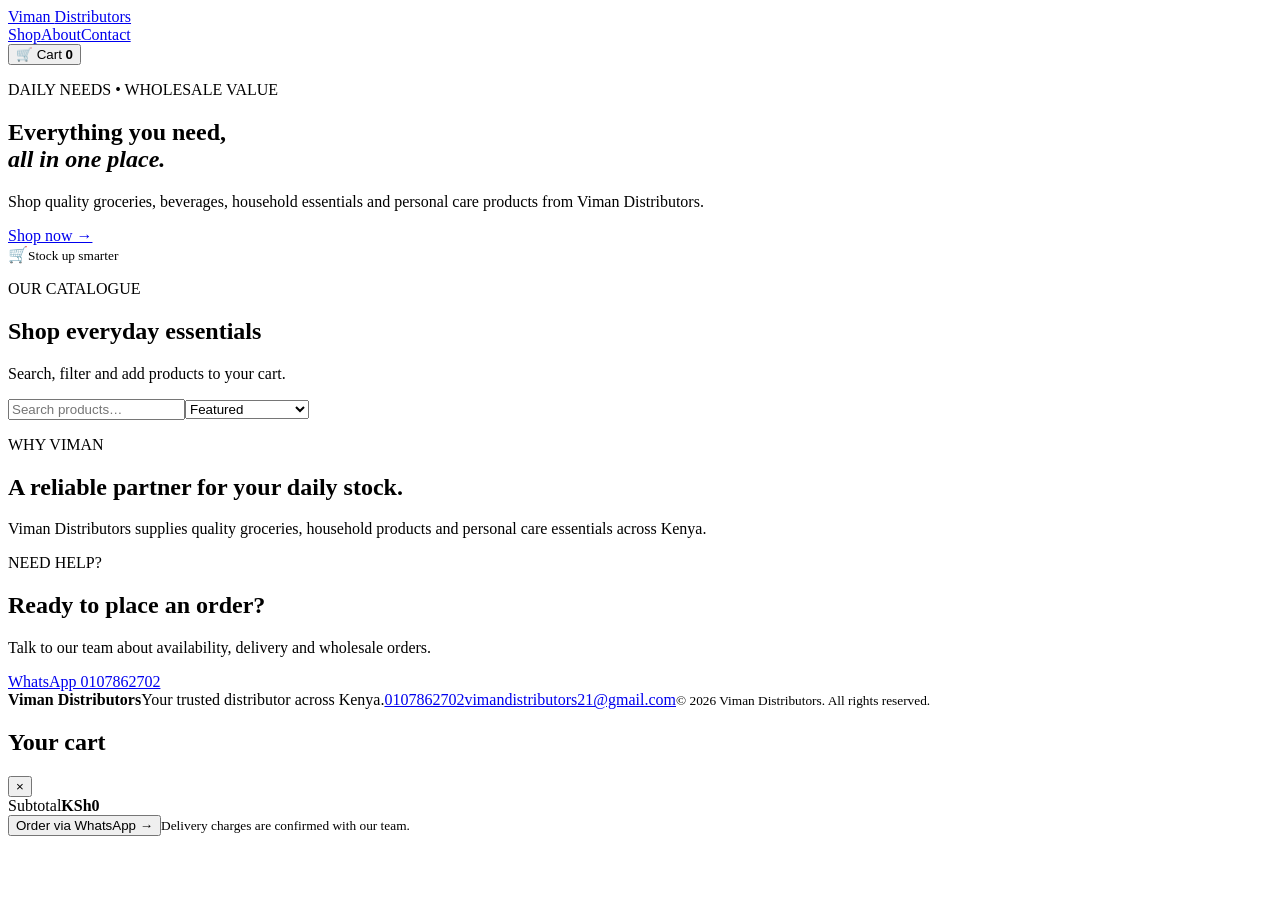
==== index.html @ 290c3aca "Add Viman storefront shell" ====
<!doctype html><html lang="en"><head><meta charset="utf-8"><meta name="viewport" content="width=device-width,initial-scale=1"><meta name="description" content="Viman Distributors — groceries, household essentials and personal care products across Kenya."><title>Viman Distributors | Shop</title><link rel="stylesheet" href="styles.css"></head><body><header class="site-header"><a class="brand" href="#">Viman <span>Distributors</span></a><nav><a href="#shop">Shop</a><a href="#about">About</a><a href="#contact">Contact</a></nav><button id="cartOpen" class="cart-btn">🛒 Cart <b id="cartCount">0</b></button></header><main><section class="hero"><div><p class="eyebrow">DAILY NEEDS • WHOLESALE VALUE</p><h1>Everything you need,<br><em>all in one place.</em></h1><p>Shop quality groceries, beverages, household essentials and personal care products from Viman Distributors.</p><a class="btn" href="#shop">Shop now →</a></div><div class="hero-art">🛒<small>Stock up smarter</small></div></section><section id="shop" class="shop"><div class="section-head"><div><p class="eyebrow">OUR CATALOGUE</p><h2>Shop everyday essentials</h2></div><p>Search, filter and add products to your cart.</p></div><div class="toolbar"><input id="search" type="search" placeholder="Search products…"><select id="sort"><option value="featured">Featured</option><option value="low">Price: low to high</option><option value="high">Price: high to low</option><option value="name">Name A–Z</option></select></div><div id="categories" class="categories"></div><div id="products" class="grid"></div><p id="empty" class="empty" hidden>No products found.</p></section><section id="about" class="about"><p class="eyebrow">WHY VIMAN</p><h2>A reliable partner for your daily stock.</h2><p>Viman Distributors supplies quality groceries, household products and personal care essentials across Kenya.</p></section><section id="contact" class="contact"><div><p class="eyebrow">NEED HELP?</p><h2>Ready to place an order?</h2><p>Talk to our team about availability, delivery and wholesale orders.</p></div><a class="btn" href="https://wa.me/254107862702?text=Hello%20Viman%20Distributors,%20I%20would%20like%20to%20place%20an%20order.">WhatsApp 0107862702</a></section></main><footer><strong>Viman Distributors</strong><span>Your trusted distributor across Kenya.</span><a href="tel:+254107862702">0107862702</a><a href="mailto:vimandistributors21@gmail.com">vimandistributors21@gmail.com</a><small>© 2026 Viman Distributors. All rights reserved.</small></footer><aside id="cart" class="drawer" aria-hidden="true"><div class="drawer-head"><h2>Your cart</h2><button id="cartClose">×</button></div><div id="cartItems"></div><div class="cart-total"><span>Subtotal</span><strong id="cartTotal">KSh0</strong></div><button id="order" class="btn full">Order via WhatsApp →</button><small>Delivery charges are confirmed with our team.</small></aside><div id="overlay" class="overlay"></div><script src="app.js"></script></body></html>
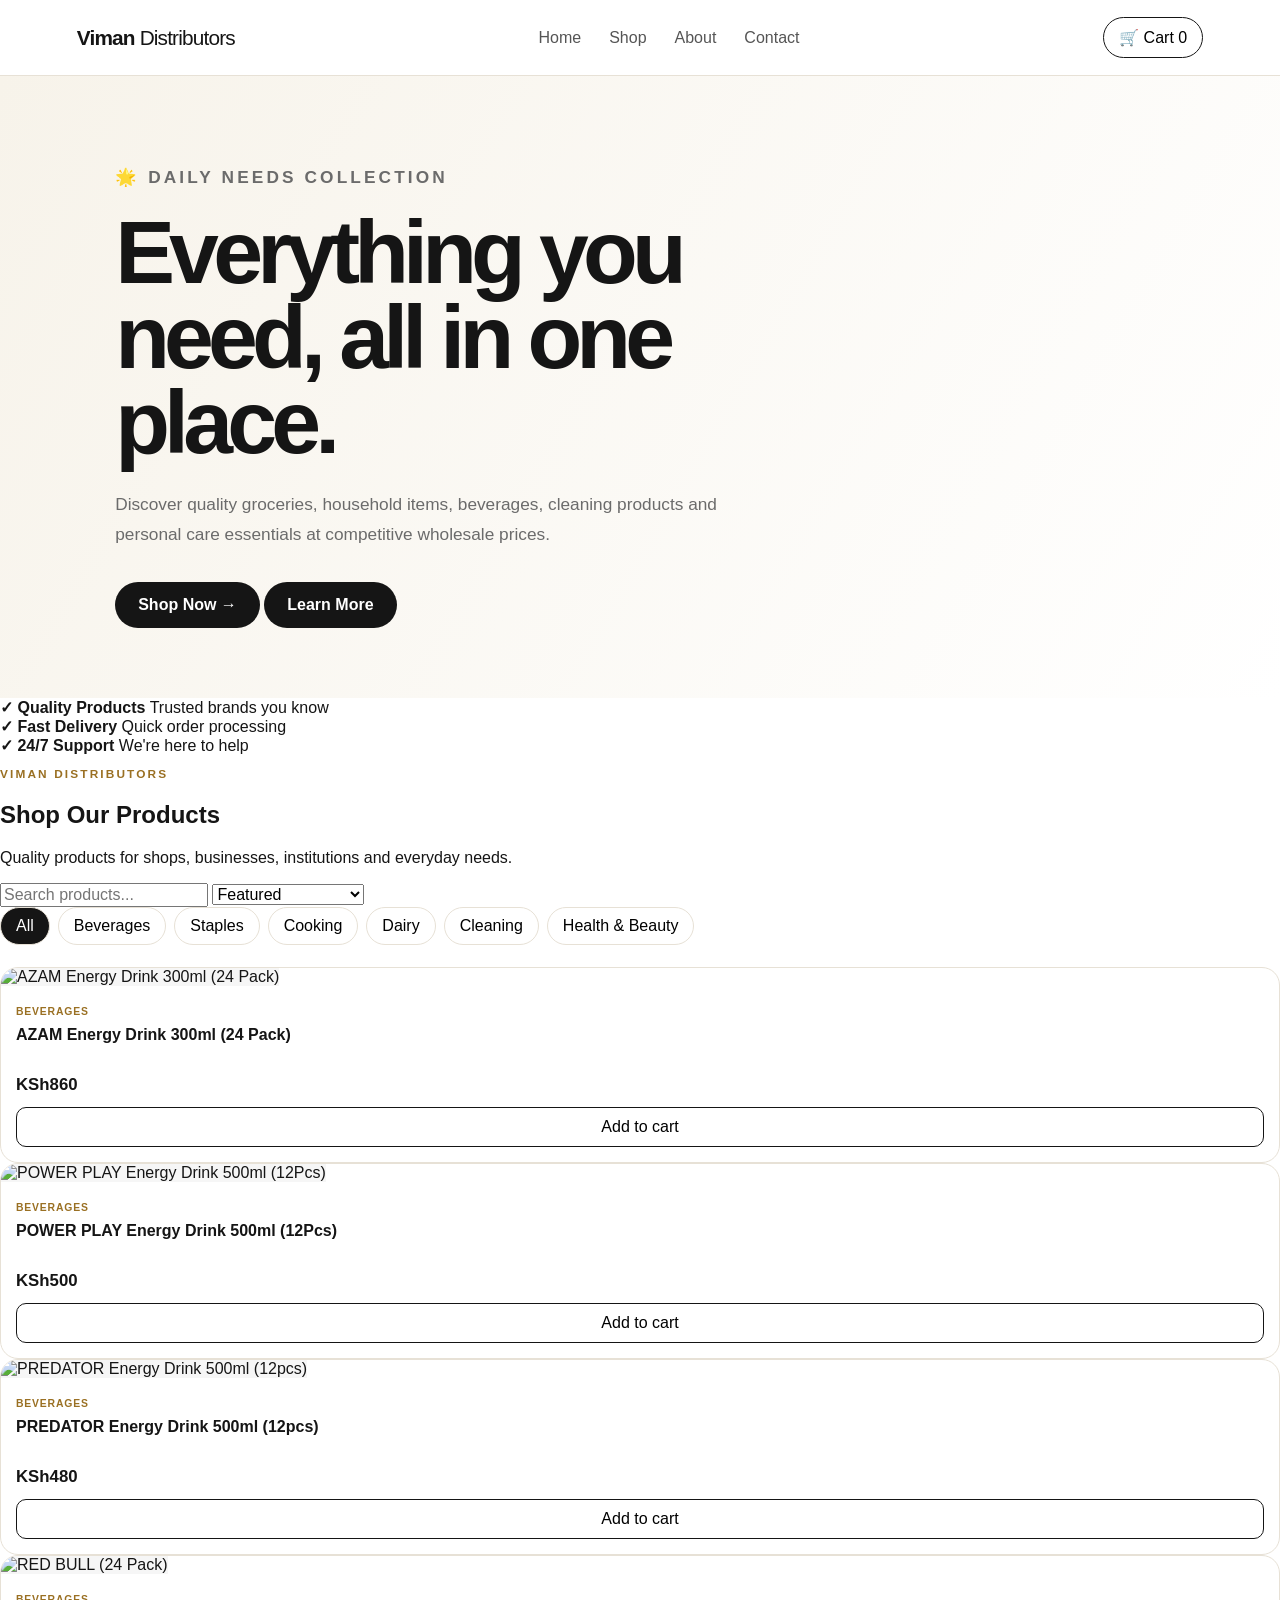
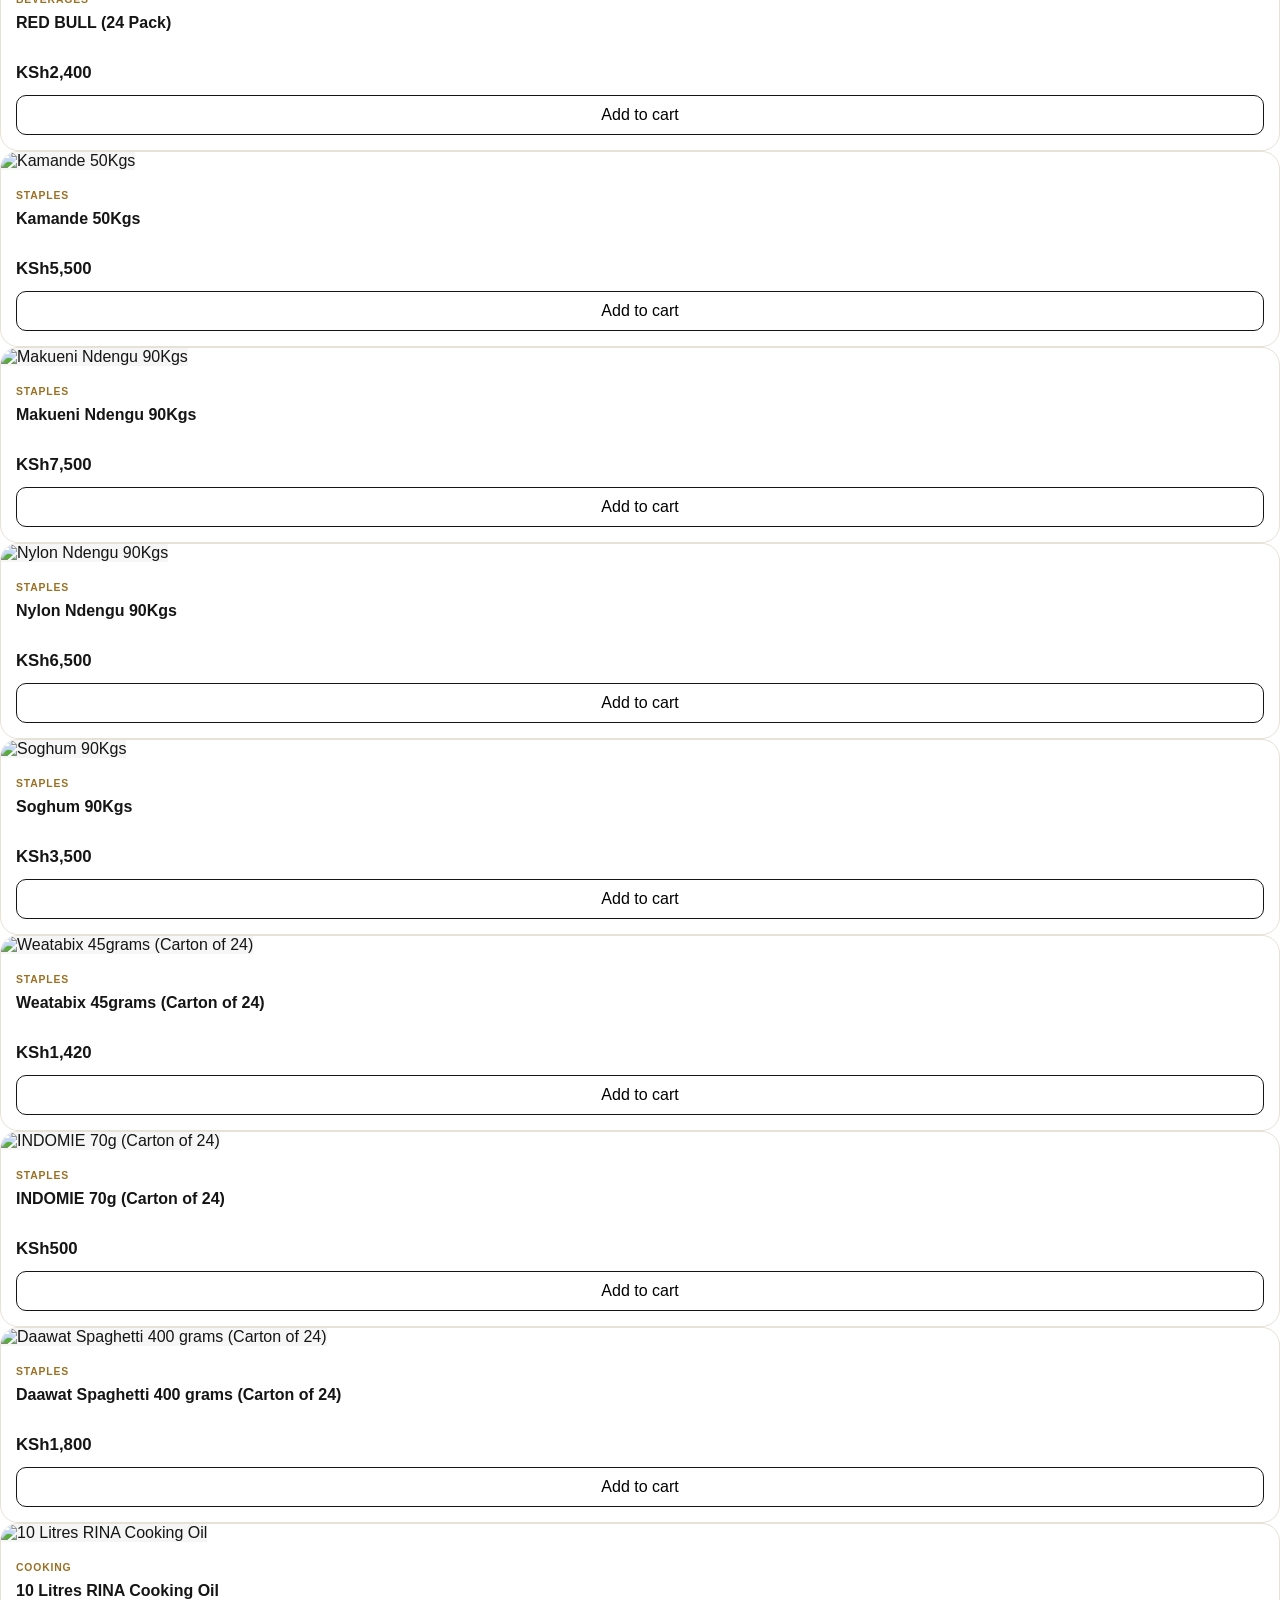
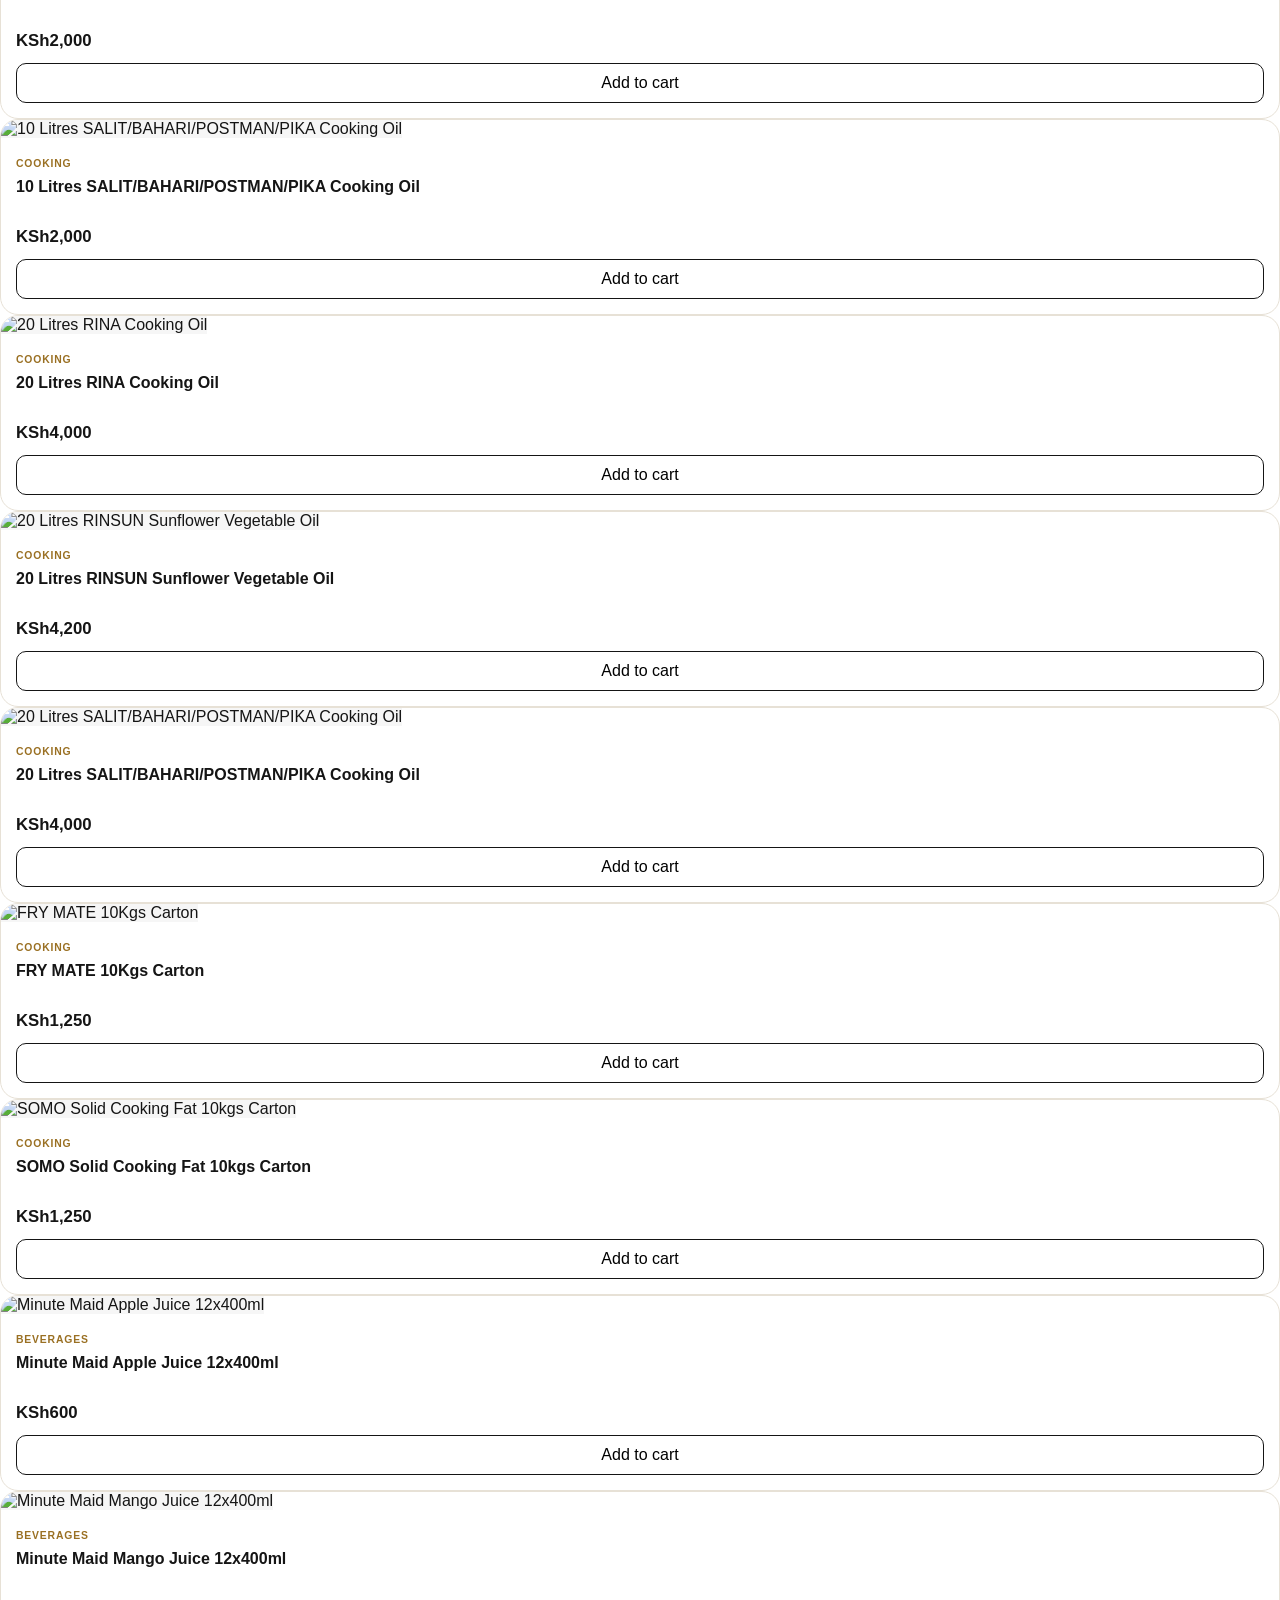
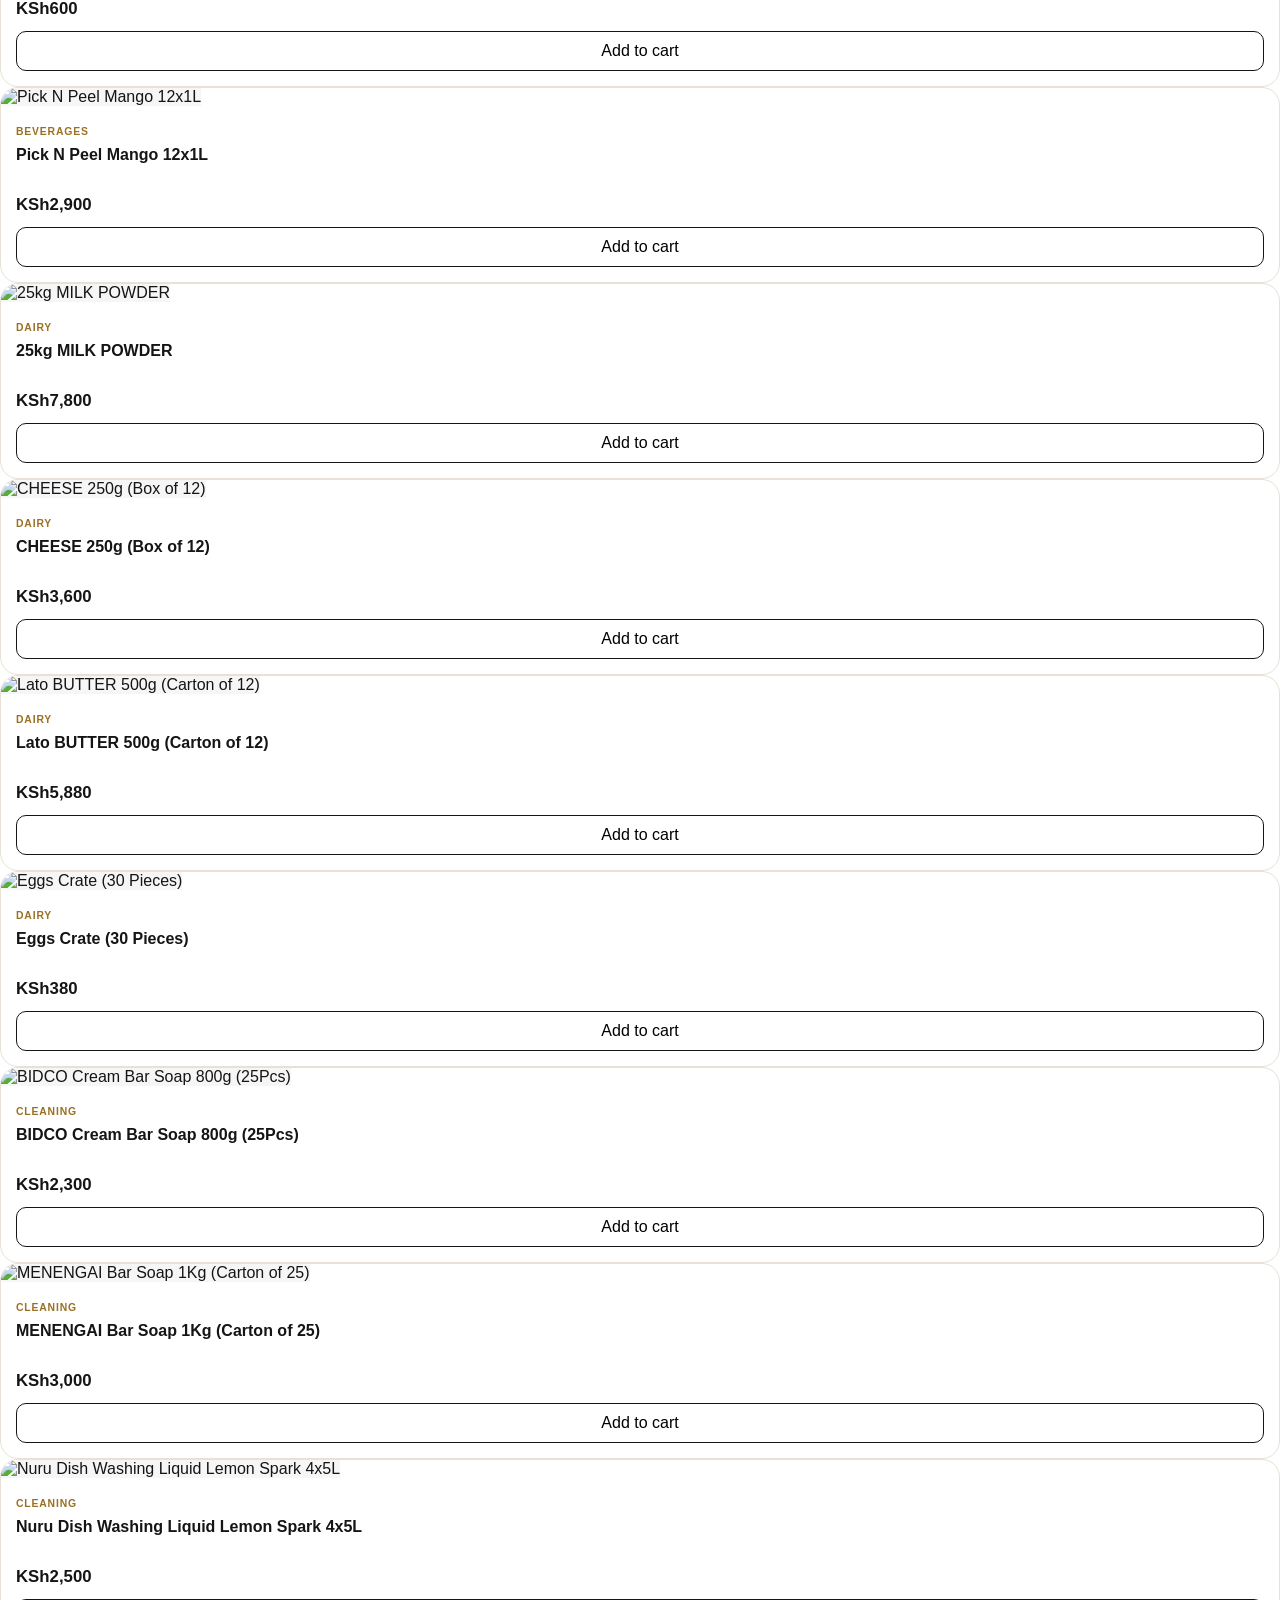
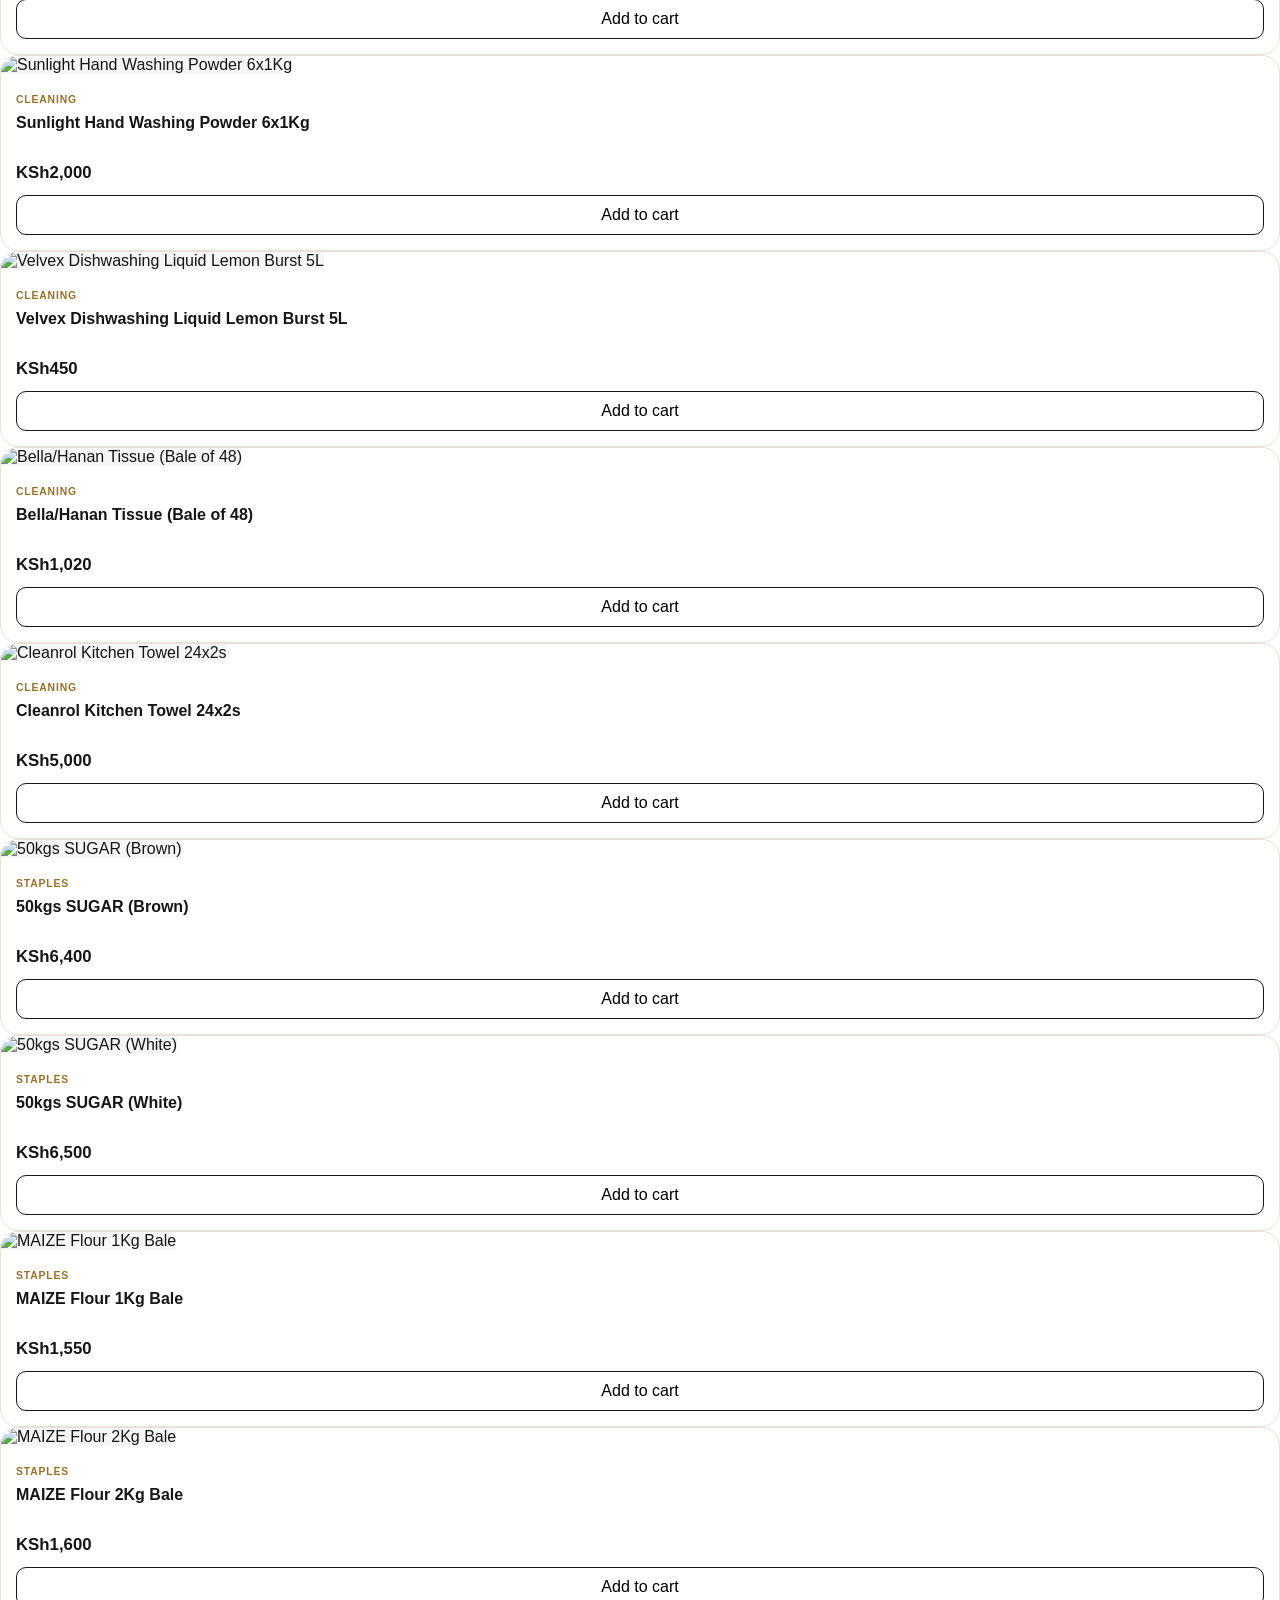
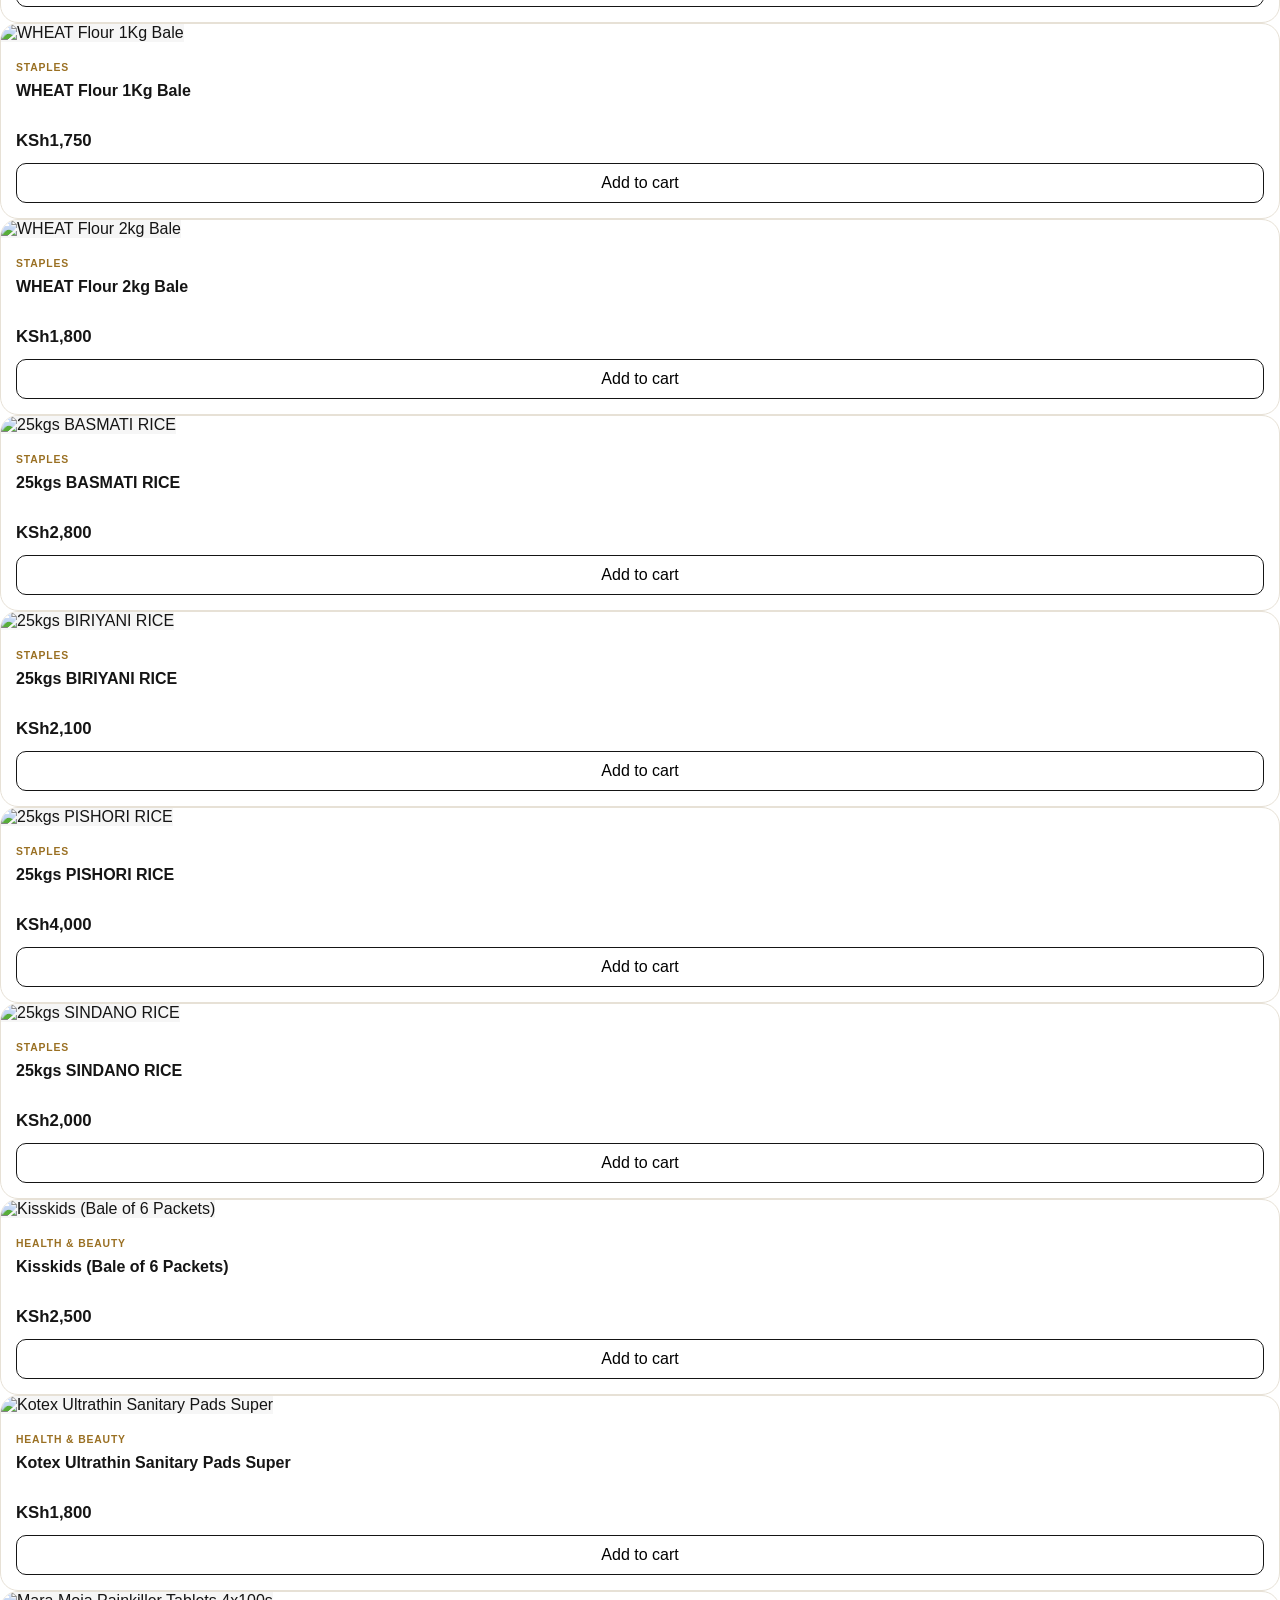
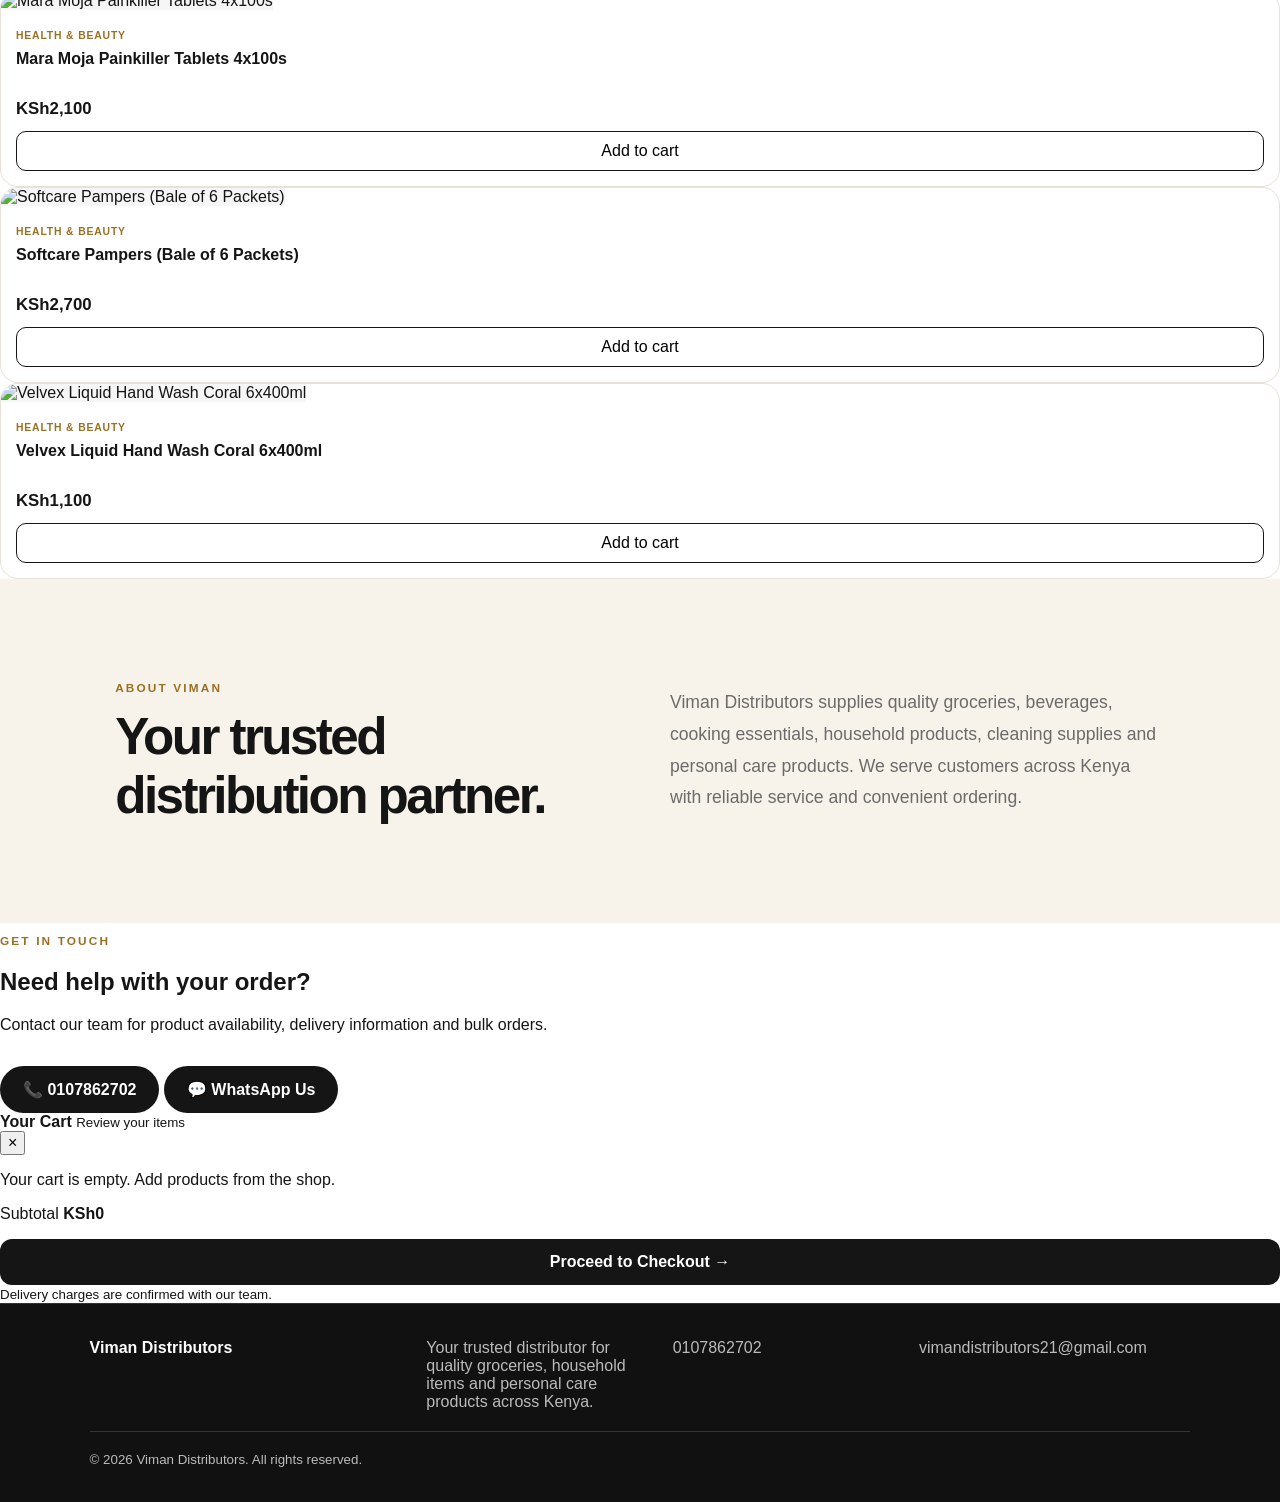
==== commit e98a46c7: "Rebuild Viman storefront homepage" ====
--- a/index.html
+++ b/index.html
@@ -1 +1,396 @@
-<!doctype html><html lang="en"><head><meta charset="utf-8"><meta name="viewport" content="width=device-width,initial-scale=1"><meta name="description" content="Viman Distributors — groceries, household essentials and personal care products across Kenya."><title>Viman Distributors | Shop</title><link rel="stylesheet" href="styles.css"></head><body><header class="site-header"><a class="brand" href="#">Viman <span>Distributors</span></a><nav><a href="#shop">Shop</a><a href="#about">About</a><a href="#contact">Contact</a></nav><button id="cartOpen" class="cart-btn">🛒 Cart <b id="cartCount">0</b></button></header><main><section class="hero"><div><p class="eyebrow">DAILY NEEDS • WHOLESALE VALUE</p><h1>Everything you need,<br><em>all in one place.</em></h1><p>Shop quality groceries, beverages, household essentials and personal care products from Viman Distributors.</p><a class="btn" href="#shop">Shop now →</a></div><div class="hero-art">🛒<small>Stock up smarter</small></div></section><section id="shop" class="shop"><div class="section-head"><div><p class="eyebrow">OUR CATALOGUE</p><h2>Shop everyday essentials</h2></div><p>Search, filter and add products to your cart.</p></div><div class="toolbar"><input id="search" type="search" placeholder="Search products…"><select id="sort"><option value="featured">Featured</option><option value="low">Price: low to high</option><option value="high">Price: high to low</option><option value="name">Name A–Z</option></select></div><div id="categories" class="categories"></div><div id="products" class="grid"></div><p id="empty" class="empty" hidden>No products found.</p></section><section id="about" class="about"><p class="eyebrow">WHY VIMAN</p><h2>A reliable partner for your daily stock.</h2><p>Viman Distributors supplies quality groceries, household products and personal care essentials across Kenya.</p></section><section id="contact" class="contact"><div><p class="eyebrow">NEED HELP?</p><h2>Ready to place an order?</h2><p>Talk to our team about availability, delivery and wholesale orders.</p></div><a class="btn" href="https://wa.me/254107862702?text=Hello%20Viman%20Distributors,%20I%20would%20like%20to%20place%20an%20order.">WhatsApp 0107862702</a></section></main><footer><strong>Viman Distributors</strong><span>Your trusted distributor across Kenya.</span><a href="tel:+254107862702">0107862702</a><a href="mailto:vimandistributors21@gmail.com">vimandistributors21@gmail.com</a><small>© 2026 Viman Distributors. All rights reserved.</small></footer><aside id="cart" class="drawer" aria-hidden="true"><div class="drawer-head"><h2>Your cart</h2><button id="cartClose">×</button></div><div id="cartItems"></div><div class="cart-total"><span>Subtotal</span><strong id="cartTotal">KSh0</strong></div><button id="order" class="btn full">Order via WhatsApp →</button><small>Delivery charges are confirmed with our team.</small></aside><div id="overlay" class="overlay"></div><script src="app.js"></script></body></html>+<!DOCTYPE html>
+<html lang="en">
+<head>
+  <meta charset="UTF-8">
+  <meta name="viewport" content="width=device-width, initial-scale=1.0">
+
+  <title>Viman Distributors | Wholesale Groceries & Household Products</title>
+
+  <meta name="description"
+        content="Viman Distributors supplies quality groceries, beverages, cooking essentials, cleaning products and personal care products across Kenya.">
+
+  <link rel="stylesheet" href="styles.css">
+</head>
+
+<body>
+
+<!-- ================= HEADER ================= -->
+
+<header class="site-header">
+
+  <a class="brand" href="index.html">
+    Viman <span>Distributors</span>
+  </a>
+
+  <nav>
+    <a href="index.html">Home</a>
+    <a href="#shop">Shop</a>
+    <a href="#about">About</a>
+    <a href="#contact">Contact</a>
+  </nav>
+
+  <button
+    id="cartOpen"
+    class="cart-btn"
+    type="button"
+  >
+    🛒 Cart
+    <span id="cartCount">0</span>
+  </button>
+
+</header>
+
+
+<!-- ================= HERO ================= -->
+
+<section class="hero">
+
+  <div class="hero-content">
+
+    <p class="eyebrow">
+      🌟 DAILY NEEDS COLLECTION
+    </p>
+
+    <h1>
+      Everything you need,
+      <span>all in one place.</span>
+    </h1>
+
+    <p>
+      Discover quality groceries, household items,
+      beverages, cleaning products and personal care
+      essentials at competitive wholesale prices.
+    </p>
+
+    <div class="hero-actions">
+
+      <a
+        class="btn"
+        href="#shop"
+      >
+        Shop Now →
+      </a>
+
+      <a
+        class="btn secondary"
+        href="#about"
+      >
+        Learn More
+      </a>
+
+    </div>
+
+  </div>
+
+</section>
+
+
+<!-- ================= BENEFITS ================= -->
+
+<section class="benefits">
+
+  <div>
+    <strong>✓ Quality Products</strong>
+    <span>Trusted brands you know</span>
+  </div>
+
+  <div>
+    <strong>✓ Fast Delivery</strong>
+    <span>Quick order processing</span>
+  </div>
+
+  <div>
+    <strong>✓ 24/7 Support</strong>
+    <span>We're here to help</span>
+  </div>
+
+</section>
+
+
+<!-- ================= SHOP ================= -->
+
+<main id="shop" class="shop-section">
+
+  <div class="section-heading">
+
+    <div>
+
+      <p class="eyebrow">
+        VIMAN DISTRIBUTORS
+      </p>
+
+      <h2>
+        Shop Our Products
+      </h2>
+
+      <p>
+        Quality products for shops, businesses,
+        institutions and everyday needs.
+      </p>
+
+    </div>
+
+  </div>
+
+
+  <!-- SEARCH / SORT -->
+
+  <div class="shop-controls">
+
+    <input
+      id="search"
+      type="search"
+      placeholder="Search products..."
+      aria-label="Search products"
+    >
+
+    <select
+      id="sort"
+      aria-label="Sort products"
+    >
+
+      <option value="featured">
+        Featured
+      </option>
+
+      <option value="low">
+        Price: Low to High
+      </option>
+
+      <option value="high">
+        Price: High to Low
+      </option>
+
+      <option value="name">
+        Name: A-Z
+      </option>
+
+    </select>
+
+  </div>
+
+
+  <!-- CATEGORIES -->
+
+  <div
+    id="categories"
+    class="categories"
+  ></div>
+
+
+  <!-- PRODUCTS -->
+
+  <div
+    id="products"
+    class="products"
+  ></div>
+
+
+  <div
+    id="empty"
+    class="empty"
+    hidden
+  >
+
+    <h3>
+      No products found
+    </h3>
+
+    <p>
+      Try another search or category.
+    </p>
+
+  </div>
+
+</main>
+
+
+<!-- ================= ABOUT ================= -->
+
+<section
+  id="about"
+  class="about"
+>
+
+  <div>
+
+    <p class="eyebrow">
+      ABOUT VIMAN
+    </p>
+
+    <h2>
+      Your trusted distribution partner.
+    </h2>
+
+  </div>
+
+  <p>
+    Viman Distributors supplies quality groceries,
+    beverages, cooking essentials, household products,
+    cleaning supplies and personal care products.
+    We serve customers across Kenya with reliable
+    service and convenient ordering.
+  </p>
+
+</section>
+
+
+<!-- ================= CONTACT ================= -->
+
+<section
+  id="contact"
+  class="contact-section"
+>
+
+  <p class="eyebrow">
+    GET IN TOUCH
+  </p>
+
+  <h2>
+    Need help with your order?
+  </h2>
+
+  <p>
+    Contact our team for product availability,
+    delivery information and bulk orders.
+  </p>
+
+  <div class="contact-actions">
+
+    <a
+      class="btn"
+      href="tel:+254107862702"
+    >
+      📞 0107862702
+    </a>
+
+    <a
+      class="btn secondary"
+      href="https://wa.me/254107862702"
+      target="_blank"
+      rel="noopener"
+    >
+      💬 WhatsApp Us
+    </a>
+
+  </div>
+
+</section>
+
+
+<!-- ================= CART ================= -->
+
+<aside
+  id="cart"
+  class="cart"
+  aria-hidden="true"
+>
+
+  <div class="cart-header">
+
+    <div>
+
+      <strong>
+        Your Cart
+      </strong>
+
+      <small>
+        Review your items
+      </small>
+
+    </div>
+
+    <button
+      id="cartClose"
+      type="button"
+      aria-label="Close cart"
+    >
+      ×
+    </button>
+
+  </div>
+
+
+  <div
+    id="cartItems"
+    class="cart-items"
+  ></div>
+
+
+  <div class="cart-footer">
+
+    <div class="cart-total-row">
+
+      <span>
+        Subtotal
+      </span>
+
+      <strong id="cartTotal">
+        KSh0
+      </strong>
+
+    </div>
+
+
+    <a
+      id="order"
+      class="btn full"
+      href="checkout.html"
+    >
+      Proceed to Checkout →
+    </a>
+
+
+    <small>
+      Delivery charges are confirmed with our team.
+    </small>
+
+  </div>
+
+</aside>
+
+
+<!-- ================= OVERLAY ================= -->
+
+<div
+  id="overlay"
+  class="overlay"
+></div>
+
+
+<!-- ================= FOOTER ================= -->
+
+<footer>
+
+  <strong>
+    Viman Distributors
+  </strong>
+
+  <span>
+    Your trusted distributor for quality groceries,
+    household items and personal care products
+    across Kenya.
+  </span>
+
+  <a href="tel:+254107862702">
+    0107862702
+  </a>
+
+  <a href="mailto:vimandistributors21@gmail.com">
+    vimandistributors21@gmail.com
+  </a>
+
+  <small>
+    © 2026 Viman Distributors.
+    All rights reserved.
+  </small>
+
+</footer>
+
+
+<!-- ================= JAVASCRIPT ================= -->
+
+<script src="app.js"></script>
+
+</body>
+</html>
--- a/styles.css
+++ b/styles.css
@@ -0,0 +1 @@
+:root{--ink:#151515;--muted:#6b6b6b;--gold:#c89b3c;--cream:#f7f3ea;--white:#fff;--line:#e7e1d6}*{box-sizing:border-box}html{scroll-behavior:smooth}body{margin:0;font-family:Inter,Arial,sans-serif;color:var(--ink);background:#fff}a{text-decoration:none;color:inherit}.site-header{height:76px;display:flex;align-items:center;justify-content:space-between;padding:0 6%;border-bottom:1px solid var(--line);position:sticky;top:0;background:#fff;z-index:20}.brand{font-size:1.3rem;font-weight:800;letter-spacing:-.04em}.brand span{font-weight:400}.site-header nav{display:flex;gap:28px;color:#555}.site-header nav a:hover{color:var(--gold)}button,input,select{font:inherit}.cart-btn{border:1px solid var(--ink);background:#fff;border-radius:999px;padding:10px 15px;cursor:pointer}.cart-btn b{background:var(--ink);color:#fff;border-radius:50%;padding:2px 7px;margin-left:5px}.hero{min-height:590px;background:linear-gradient(120deg,#f7f3ea,#fff);display:grid;grid-template-columns:1.3fr .7fr;align-items:center;padding:70px 9%;gap:50px}.eyebrow{font-size:.74rem;letter-spacing:.18em;font-weight:800;color:#9a7023}.hero h1{font-size:clamp(3rem,7vw,6rem);line-height:.95;letter-spacing:-.065em;margin:15px 0 25px}.hero h1 em{font-family:Georgia,serif;font-weight:400;color:#9d762b}.hero p{font-size:1.08rem;line-height:1.7;max-width:650px;color:var(--muted)}.btn{display:inline-flex;align-items:center;justify-content:center;background:var(--ink);color:#fff;border:0;border-radius:999px;padding:14px 23px;margin-top:16px;font-weight:700;cursor:pointer}.hero-art{min-height:330px;border-radius:35px;background:#171717;color:#d4aa4d;display:flex;flex-direction:column;align-items:center;justify-content:center;font-size:9rem;box-shadow:0 25px 70px #0002}.hero-art small{font-size:1rem;color:#fff;letter-spacing:.12em;text-transform:uppercase}.shop{padding:90px 7%}.section-head{display:flex;justify-content:space-between;gap:30px;align-items:end}.section-head h2,.about h2,.contact h2{font-size:clamp(2rem,4vw,3.5rem);letter-spacing:-.05em;margin:8px 0}.section-head>p{color:var(--muted);max-width:380px}.toolbar{display:flex;gap:12px;margin:30px 0 14px}.toolbar input,.toolbar select{border:1px solid var(--line);border-radius:12px;padding:14px;background:#fff}.toolbar input{flex:1}.categories{display:flex;gap:8px;overflow:auto;padding-bottom:22px}.categories button{white-space:nowrap;border:1px solid var(--line);background:#fff;border-radius:999px;padding:9px 15px;cursor:pointer}.categories button.active{background:var(--ink);color:#fff}.grid{display:grid;grid-template-columns:repeat(4,1fr);gap:18px}.card{border:1px solid var(--line);border-radius:18px;overflow:hidden;background:#fff;transition:.2s}.card:hover{transform:translateY(-3px);box-shadow:0 12px 30px #0000000c}.card img{width:100%;height:190px;object-fit:contain;background:#f6f6f6}.card-body{padding:15px}.card small{color:#9a7023;text-transform:uppercase;font-size:.65rem;font-weight:800;letter-spacing:.08em}.card h3{font-size:1rem;min-height:42px;margin:7px 0}.price{font-weight:800;font-size:1.05rem}.add{width:100%;border:1px solid var(--ink);background:#fff;border-radius:10px;padding:10px;margin-top:12px;cursor:pointer}.add:hover{background:var(--ink);color:#fff}.empty{text-align:center;padding:50px;color:var(--muted)}.about{background:var(--cream);padding:90px 9%;display:grid;grid-template-columns:1fr 1fr;gap:60px;align-items:center}.about>p:last-child{font-size:1.1rem;line-height:1.8;color:var(--muted)}.contact{padding:70px 9%;display:flex;justify-content:space-between;align-items:center;gap:30px;background:#171717;color:#fff}.contact .eyebrow{color:#d4aa4d}.contact p{color:#bbb;line-height:1.7}.contact .btn{background:#fff;color:#111}footer{padding:35px 7%;display:grid;grid-template-columns:1.4fr 1fr 1fr 1.2fr;gap:20px;border-top:1px solid #333;background:#111;color:#bbb}footer strong{color:#fff}footer a:hover{color:#d4aa4d}footer small{grid-column:1/-1;padding-top:20px;border-top:1px solid #333}.drawer{position:fixed;z-index:50;right:0;top:0;width:min(430px,94vw);height:100vh;background:#fff;box-shadow:-20px 0 50px #0002;padding:25px;transform:translateX(105%);transition:.25s;display:flex;flex-direction:column}.drawer.open{transform:none}.drawer-head{display:flex;justify-content:space-between;align-items:center}.drawer-head button{font-size:2rem;border:0;background:none;cursor:pointer}.drawer-item{display:grid;grid-template-columns:1fr auto;gap:10px;border-bottom:1px solid var(--line);padding:16px 0}.qty{display:flex;align-items:center;gap:8px}.qty button{border:1px solid var(--line);background:#fff;border-radius:7px;width:28px;height:28px;cursor:pointer}.cart-total{margin-top:auto;padding:20px 0;display:flex;justify-content:space-between;font-size:1.2rem}.full{width:100%;border-radius:12px}.drawer>small{color:var(--muted);padding-top:10px}.overlay{position:fixed;inset:0;background:#0008;z-index:40;display:none}.overlay.show{display:block}@media(max-width:900px){.grid{grid-template-columns:repeat(3,1fr)}.hero{grid-template-columns:1fr}.hero-art{display:none}footer{grid-template-columns:1fr 1fr}}@media(max-width:600px){.site-header{padding:0 4%}.site-header nav{display:none}.hero{padding:55px 6%}.shop{padding:60px 5%}.section-head,.contact,.about{display:block}.grid{grid-template-columns:repeat(2,1fr);gap:10px}.card img{height:145px}.card-body{padding:10px}.about{padding:60px 6%}.contact{padding:55px 6%}footer{display:flex;flex-direction:column;padding:35px 6%}.toolbar{flex-direction:column}}
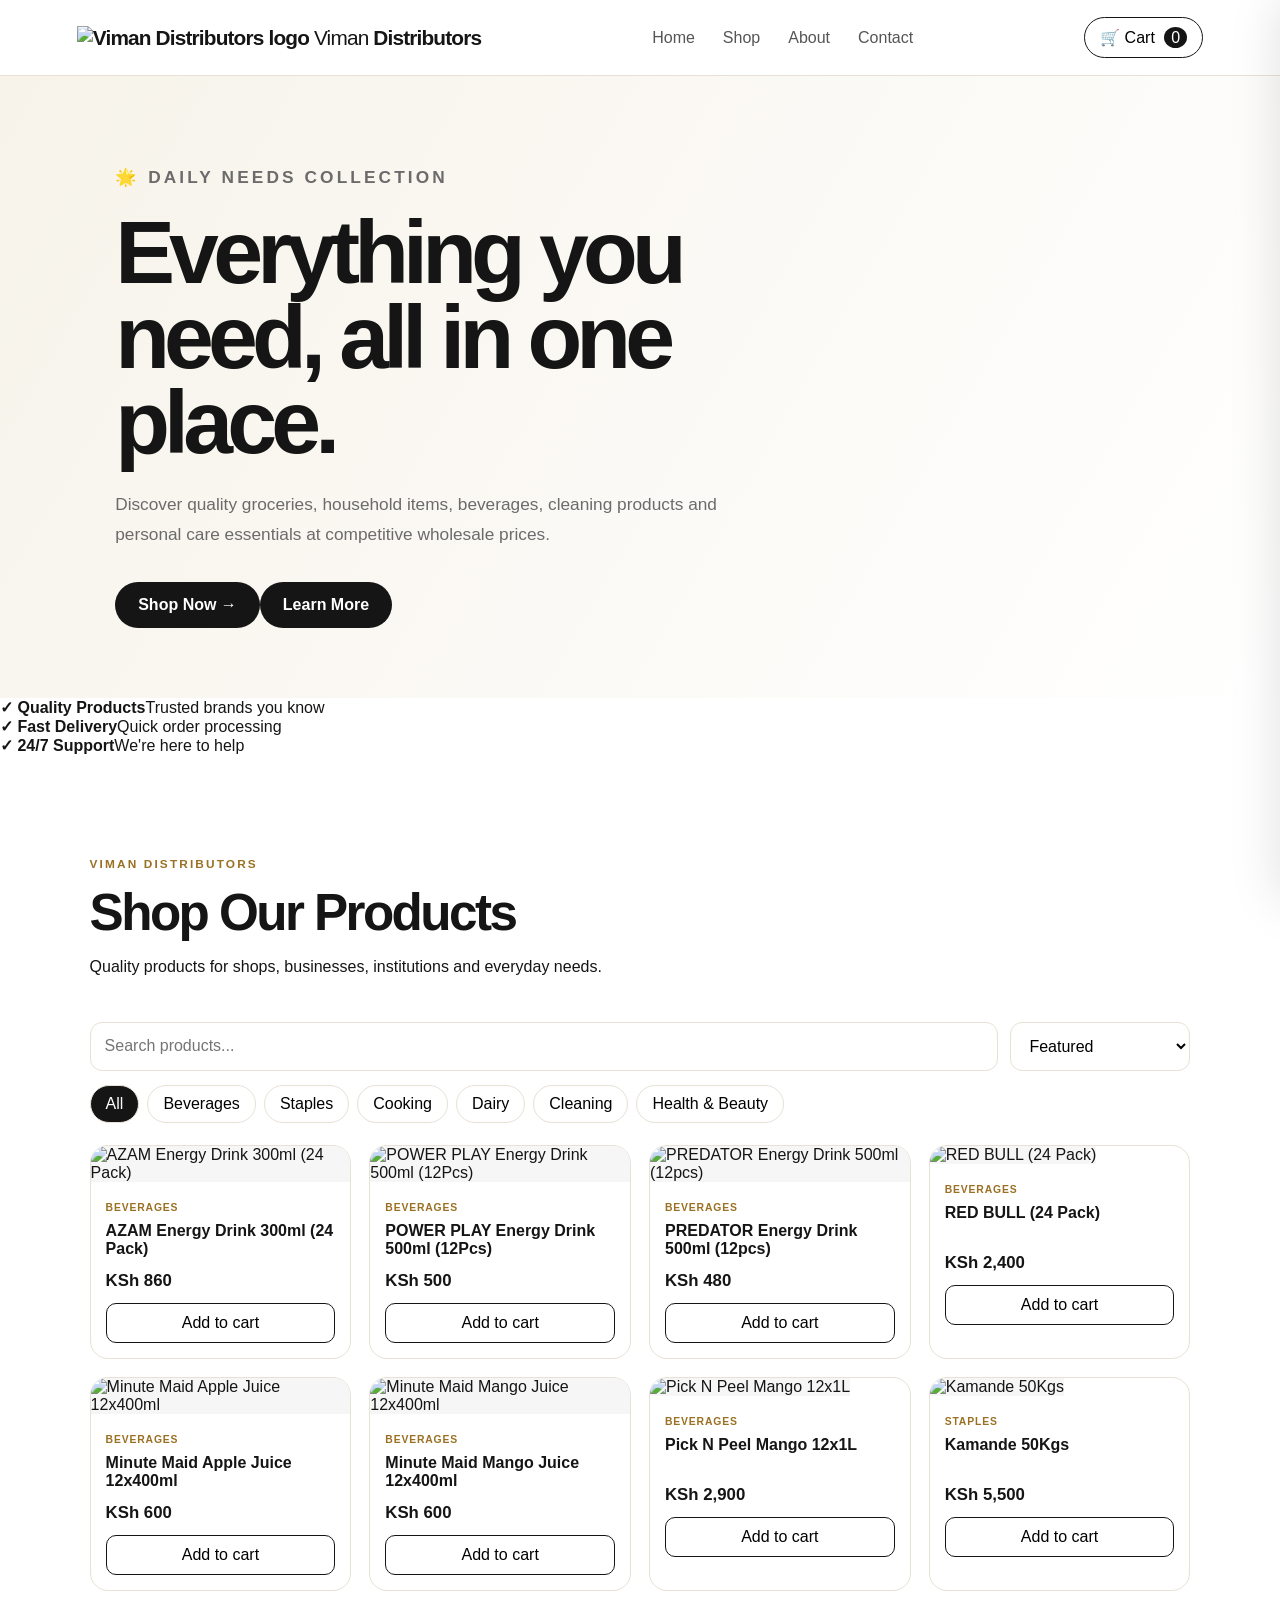
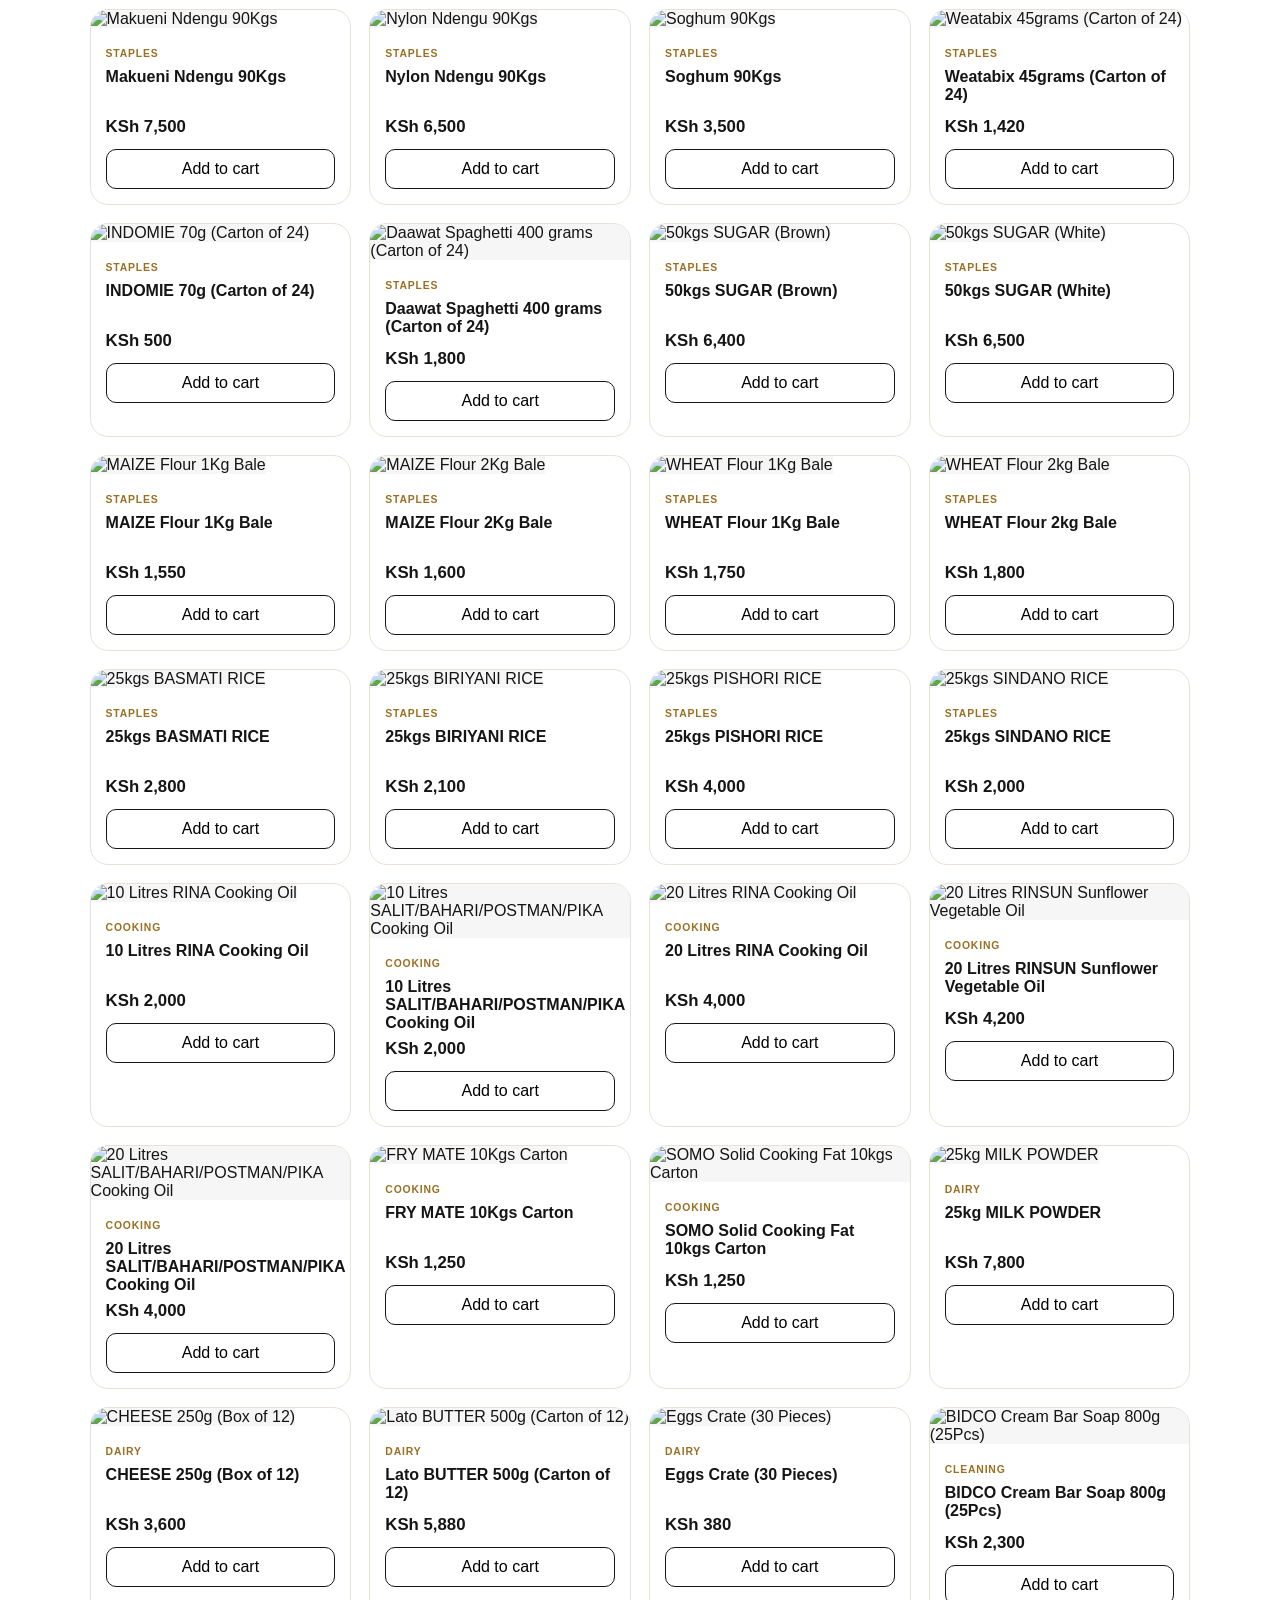
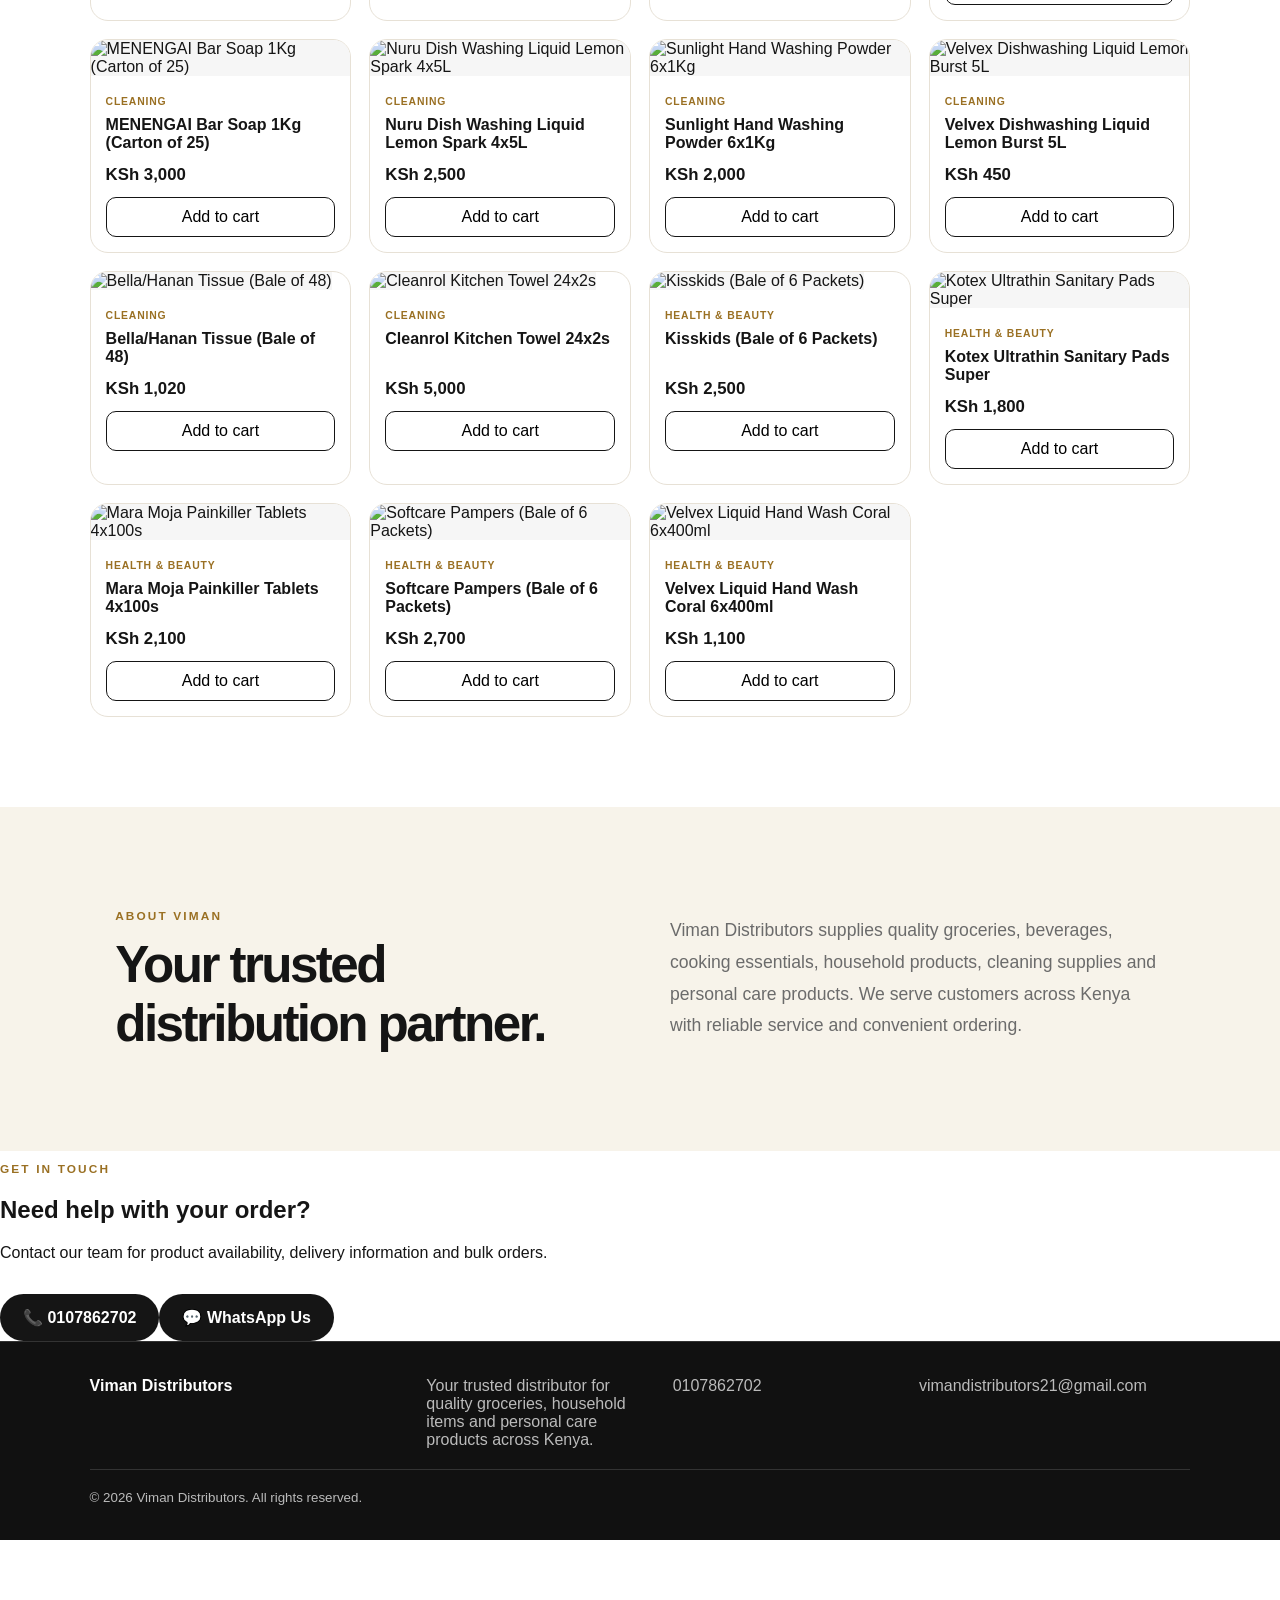
==== commit 12f934f8: "Display Viman branding logo in header" ====
--- a/index.html
+++ b/index.html
@@ -3,394 +3,30 @@
 <head>
   <meta charset="UTF-8">
   <meta name="viewport" content="width=device-width, initial-scale=1.0">
-
   <title>Viman Distributors | Wholesale Groceries & Household Products</title>
-
-  <meta name="description"
-        content="Viman Distributors supplies quality groceries, beverages, cooking essentials, cleaning products and personal care products across Kenya.">
-
+  <meta name="description" content="Viman Distributors supplies quality groceries, beverages, cooking essentials, cleaning products and personal care products across Kenya.">
+  <link rel="icon" type="image/svg+xml" href="assets/viman-logo.svg">
   <link rel="stylesheet" href="styles.css">
 </head>
-
 <body>
-
-<!-- ================= HEADER ================= -->
-
 <header class="site-header">
-
-  <a class="brand" href="index.html">
-    Viman <span>Distributors</span>
+  <a class="brand" href="index.html" aria-label="Viman Distributors home">
+    <img src="assets/viman-logo.svg" alt="Viman Distributors logo">
+    <span>Viman <b>Distributors</b></span>
   </a>
-
   <nav>
-    <a href="index.html">Home</a>
-    <a href="#shop">Shop</a>
-    <a href="#about">About</a>
-    <a href="#contact">Contact</a>
+    <a href="index.html">Home</a><a href="#shop">Shop</a><a href="#about">About</a><a href="#contact">Contact</a>
   </nav>
-
-  <button
-    id="cartOpen"
-    class="cart-btn"
-    type="button"
-  >
-    🛒 Cart
-    <span id="cartCount">0</span>
-  </button>
-
+  <button id="cartOpen" class="cart-btn" type="button">🛒 Cart <span id="cartCount">0</span></button>
 </header>
-
-
-<!-- ================= HERO ================= -->
-
-<section class="hero">
-
-  <div class="hero-content">
-
-    <p class="eyebrow">
-      🌟 DAILY NEEDS COLLECTION
-    </p>
-
-    <h1>
-      Everything you need,
-      <span>all in one place.</span>
-    </h1>
-
-    <p>
-      Discover quality groceries, household items,
-      beverages, cleaning products and personal care
-      essentials at competitive wholesale prices.
-    </p>
-
-    <div class="hero-actions">
-
-      <a
-        class="btn"
-        href="#shop"
-      >
-        Shop Now →
-      </a>
-
-      <a
-        class="btn secondary"
-        href="#about"
-      >
-        Learn More
-      </a>
-
-    </div>
-
-  </div>
-
-</section>
-
-
-<!-- ================= BENEFITS ================= -->
-
-<section class="benefits">
-
-  <div>
-    <strong>✓ Quality Products</strong>
-    <span>Trusted brands you know</span>
-  </div>
-
-  <div>
-    <strong>✓ Fast Delivery</strong>
-    <span>Quick order processing</span>
-  </div>
-
-  <div>
-    <strong>✓ 24/7 Support</strong>
-    <span>We're here to help</span>
-  </div>
-
-</section>
-
-
-<!-- ================= SHOP ================= -->
-
-<main id="shop" class="shop-section">
-
-  <div class="section-heading">
-
-    <div>
-
-      <p class="eyebrow">
-        VIMAN DISTRIBUTORS
-      </p>
-
-      <h2>
-        Shop Our Products
-      </h2>
-
-      <p>
-        Quality products for shops, businesses,
-        institutions and everyday needs.
-      </p>
-
-    </div>
-
-  </div>
-
-
-  <!-- SEARCH / SORT -->
-
-  <div class="shop-controls">
-
-    <input
-      id="search"
-      type="search"
-      placeholder="Search products..."
-      aria-label="Search products"
-    >
-
-    <select
-      id="sort"
-      aria-label="Sort products"
-    >
-
-      <option value="featured">
-        Featured
-      </option>
-
-      <option value="low">
-        Price: Low to High
-      </option>
-
-      <option value="high">
-        Price: High to Low
-      </option>
-
-      <option value="name">
-        Name: A-Z
-      </option>
-
-    </select>
-
-  </div>
-
-
-  <!-- CATEGORIES -->
-
-  <div
-    id="categories"
-    class="categories"
-  ></div>
-
-
-  <!-- PRODUCTS -->
-
-  <div
-    id="products"
-    class="products"
-  ></div>
-
-
-  <div
-    id="empty"
-    class="empty"
-    hidden
-  >
-
-    <h3>
-      No products found
-    </h3>
-
-    <p>
-      Try another search or category.
-    </p>
-
-  </div>
-
-</main>
-
-
-<!-- ================= ABOUT ================= -->
-
-<section
-  id="about"
-  class="about"
->
-
-  <div>
-
-    <p class="eyebrow">
-      ABOUT VIMAN
-    </p>
-
-    <h2>
-      Your trusted distribution partner.
-    </h2>
-
-  </div>
-
-  <p>
-    Viman Distributors supplies quality groceries,
-    beverages, cooking essentials, household products,
-    cleaning supplies and personal care products.
-    We serve customers across Kenya with reliable
-    service and convenient ordering.
-  </p>
-
-</section>
-
-
-<!-- ================= CONTACT ================= -->
-
-<section
-  id="contact"
-  class="contact-section"
->
-
-  <p class="eyebrow">
-    GET IN TOUCH
-  </p>
-
-  <h2>
-    Need help with your order?
-  </h2>
-
-  <p>
-    Contact our team for product availability,
-    delivery information and bulk orders.
-  </p>
-
-  <div class="contact-actions">
-
-    <a
-      class="btn"
-      href="tel:+254107862702"
-    >
-      📞 0107862702
-    </a>
-
-    <a
-      class="btn secondary"
-      href="https://wa.me/254107862702"
-      target="_blank"
-      rel="noopener"
-    >
-      💬 WhatsApp Us
-    </a>
-
-  </div>
-
-</section>
-
-
-<!-- ================= CART ================= -->
-
-<aside
-  id="cart"
-  class="cart"
-  aria-hidden="true"
->
-
-  <div class="cart-header">
-
-    <div>
-
-      <strong>
-        Your Cart
-      </strong>
-
-      <small>
-        Review your items
-      </small>
-
-    </div>
-
-    <button
-      id="cartClose"
-      type="button"
-      aria-label="Close cart"
-    >
-      ×
-    </button>
-
-  </div>
-
-
-  <div
-    id="cartItems"
-    class="cart-items"
-  ></div>
-
-
-  <div class="cart-footer">
-
-    <div class="cart-total-row">
-
-      <span>
-        Subtotal
-      </span>
-
-      <strong id="cartTotal">
-        KSh0
-      </strong>
-
-    </div>
-
-
-    <a
-      id="order"
-      class="btn full"
-      href="checkout.html"
-    >
-      Proceed to Checkout →
-    </a>
-
-
-    <small>
-      Delivery charges are confirmed with our team.
-    </small>
-
-  </div>
-
-</aside>
-
-
-<!-- ================= OVERLAY ================= -->
-
-<div
-  id="overlay"
-  class="overlay"
-></div>
-
-
-<!-- ================= FOOTER ================= -->
-
-<footer>
-
-  <strong>
-    Viman Distributors
-  </strong>
-
-  <span>
-    Your trusted distributor for quality groceries,
-    household items and personal care products
-    across Kenya.
-  </span>
-
-  <a href="tel:+254107862702">
-    0107862702
-  </a>
-
-  <a href="mailto:vimandistributors21@gmail.com">
-    vimandistributors21@gmail.com
-  </a>
-
-  <small>
-    © 2026 Viman Distributors.
-    All rights reserved.
-  </small>
-
-</footer>
-
-
-<!-- ================= JAVASCRIPT ================= -->
-
+<section class="hero"><div class="hero-content"><p class="eyebrow">🌟 DAILY NEEDS COLLECTION</p><h1>Everything you need, <span>all in one place.</span></h1><p>Discover quality groceries, household items, beverages, cleaning products and personal care essentials at competitive wholesale prices.</p><div class="hero-actions"><a class="btn" href="#shop">Shop Now →</a><a class="btn secondary" href="#about">Learn More</a></div></div></section>
+<section class="benefits"><div><strong>✓ Quality Products</strong><span>Trusted brands you know</span></div><div><strong>✓ Fast Delivery</strong><span>Quick order processing</span></div><div><strong>✓ 24/7 Support</strong><span>We're here to help</span></div></section>
+<main id="shop" class="shop-section"><div class="section-heading"><div><p class="eyebrow">VIMAN DISTRIBUTORS</p><h2>Shop Our Products</h2><p>Quality products for shops, businesses, institutions and everyday needs.</p></div></div><div class="shop-controls"><input id="search" type="search" placeholder="Search products..." aria-label="Search products"><select id="sort" aria-label="Sort products"><option value="featured">Featured</option><option value="low">Price: Low to High</option><option value="high">Price: High to Low</option><option value="name">Name: A-Z</option></select></div><div id="categories" class="categories"></div><div id="products" class="products"></div><div id="empty" class="empty" hidden><h3>No products found</h3><p>Try another search or category.</p></div></main>
+<section id="about" class="about"><div><p class="eyebrow">ABOUT VIMAN</p><h2>Your trusted distribution partner.</h2></div><p>Viman Distributors supplies quality groceries, beverages, cooking essentials, household products, cleaning supplies and personal care products. We serve customers across Kenya with reliable service and convenient ordering.</p></section>
+<section id="contact" class="contact-section"><p class="eyebrow">GET IN TOUCH</p><h2>Need help with your order?</h2><p>Contact our team for product availability, delivery information and bulk orders.</p><div class="contact-actions"><a class="btn" href="tel:+254107862702">📞 0107862702</a><a class="btn secondary" href="https://wa.me/254107862702" target="_blank" rel="noopener">💬 WhatsApp Us</a></div></section>
+<aside id="cart" class="cart" aria-hidden="true"><div class="cart-header"><div><strong>Your Cart</strong><small>Review your items</small></div><button id="cartClose" type="button" aria-label="Close cart">×</button></div><div id="cartItems" class="cart-items"></div><div class="cart-footer"><div class="cart-total-row"><span>Subtotal</span><strong id="cartTotal">KSh0</strong></div><a id="order" class="btn full" href="checkout.html">Proceed to Checkout →</a><small>Delivery charges are confirmed with our team.</small></div></aside>
+<div id="overlay" class="overlay"></div>
+<footer><strong>Viman Distributors</strong><span>Your trusted distributor for quality groceries, household items and personal care products across Kenya.</span><a href="tel:+254107862702">0107862702</a><a href="mailto:vimandistributors21@gmail.com">vimandistributors21@gmail.com</a><small>© 2026 Viman Distributors. All rights reserved.</small></footer>
 <script src="app.js"></script>
-
 </body>
-</html>
+</html>
--- a/styles.css
+++ b/styles.css
@@ -1 +1,7 @@
-:root{--ink:#151515;--muted:#6b6b6b;--gold:#c89b3c;--cream:#f7f3ea;--white:#fff;--line:#e7e1d6}*{box-sizing:border-box}html{scroll-behavior:smooth}body{margin:0;font-family:Inter,Arial,sans-serif;color:var(--ink);background:#fff}a{text-decoration:none;color:inherit}.site-header{height:76px;display:flex;align-items:center;justify-content:space-between;padding:0 6%;border-bottom:1px solid var(--line);position:sticky;top:0;background:#fff;z-index:20}.brand{font-size:1.3rem;font-weight:800;letter-spacing:-.04em}.brand span{font-weight:400}.site-header nav{display:flex;gap:28px;color:#555}.site-header nav a:hover{color:var(--gold)}button,input,select{font:inherit}.cart-btn{border:1px solid var(--ink);background:#fff;border-radius:999px;padding:10px 15px;cursor:pointer}.cart-btn b{background:var(--ink);color:#fff;border-radius:50%;padding:2px 7px;margin-left:5px}.hero{min-height:590px;background:linear-gradient(120deg,#f7f3ea,#fff);display:grid;grid-template-columns:1.3fr .7fr;align-items:center;padding:70px 9%;gap:50px}.eyebrow{font-size:.74rem;letter-spacing:.18em;font-weight:800;color:#9a7023}.hero h1{font-size:clamp(3rem,7vw,6rem);line-height:.95;letter-spacing:-.065em;margin:15px 0 25px}.hero h1 em{font-family:Georgia,serif;font-weight:400;color:#9d762b}.hero p{font-size:1.08rem;line-height:1.7;max-width:650px;color:var(--muted)}.btn{display:inline-flex;align-items:center;justify-content:center;background:var(--ink);color:#fff;border:0;border-radius:999px;padding:14px 23px;margin-top:16px;font-weight:700;cursor:pointer}.hero-art{min-height:330px;border-radius:35px;background:#171717;color:#d4aa4d;display:flex;flex-direction:column;align-items:center;justify-content:center;font-size:9rem;box-shadow:0 25px 70px #0002}.hero-art small{font-size:1rem;color:#fff;letter-spacing:.12em;text-transform:uppercase}.shop{padding:90px 7%}.section-head{display:flex;justify-content:space-between;gap:30px;align-items:end}.section-head h2,.about h2,.contact h2{font-size:clamp(2rem,4vw,3.5rem);letter-spacing:-.05em;margin:8px 0}.section-head>p{color:var(--muted);max-width:380px}.toolbar{display:flex;gap:12px;margin:30px 0 14px}.toolbar input,.toolbar select{border:1px solid var(--line);border-radius:12px;padding:14px;background:#fff}.toolbar input{flex:1}.categories{display:flex;gap:8px;overflow:auto;padding-bottom:22px}.categories button{white-space:nowrap;border:1px solid var(--line);background:#fff;border-radius:999px;padding:9px 15px;cursor:pointer}.categories button.active{background:var(--ink);color:#fff}.grid{display:grid;grid-template-columns:repeat(4,1fr);gap:18px}.card{border:1px solid var(--line);border-radius:18px;overflow:hidden;background:#fff;transition:.2s}.card:hover{transform:translateY(-3px);box-shadow:0 12px 30px #0000000c}.card img{width:100%;height:190px;object-fit:contain;background:#f6f6f6}.card-body{padding:15px}.card small{color:#9a7023;text-transform:uppercase;font-size:.65rem;font-weight:800;letter-spacing:.08em}.card h3{font-size:1rem;min-height:42px;margin:7px 0}.price{font-weight:800;font-size:1.05rem}.add{width:100%;border:1px solid var(--ink);background:#fff;border-radius:10px;padding:10px;margin-top:12px;cursor:pointer}.add:hover{background:var(--ink);color:#fff}.empty{text-align:center;padding:50px;color:var(--muted)}.about{background:var(--cream);padding:90px 9%;display:grid;grid-template-columns:1fr 1fr;gap:60px;align-items:center}.about>p:last-child{font-size:1.1rem;line-height:1.8;color:var(--muted)}.contact{padding:70px 9%;display:flex;justify-content:space-between;align-items:center;gap:30px;background:#171717;color:#fff}.contact .eyebrow{color:#d4aa4d}.contact p{color:#bbb;line-height:1.7}.contact .btn{background:#fff;color:#111}footer{padding:35px 7%;display:grid;grid-template-columns:1.4fr 1fr 1fr 1.2fr;gap:20px;border-top:1px solid #333;background:#111;color:#bbb}footer strong{color:#fff}footer a:hover{color:#d4aa4d}footer small{grid-column:1/-1;padding-top:20px;border-top:1px solid #333}.drawer{position:fixed;z-index:50;right:0;top:0;width:min(430px,94vw);height:100vh;background:#fff;box-shadow:-20px 0 50px #0002;padding:25px;transform:translateX(105%);transition:.25s;display:flex;flex-direction:column}.drawer.open{transform:none}.drawer-head{display:flex;justify-content:space-between;align-items:center}.drawer-head button{font-size:2rem;border:0;background:none;cursor:pointer}.drawer-item{display:grid;grid-template-columns:1fr auto;gap:10px;border-bottom:1px solid var(--line);padding:16px 0}.qty{display:flex;align-items:center;gap:8px}.qty button{border:1px solid var(--line);background:#fff;border-radius:7px;width:28px;height:28px;cursor:pointer}.cart-total{margin-top:auto;padding:20px 0;display:flex;justify-content:space-between;font-size:1.2rem}.full{width:100%;border-radius:12px}.drawer>small{color:var(--muted);padding-top:10px}.overlay{position:fixed;inset:0;background:#0008;z-index:40;display:none}.overlay.show{display:block}@media(max-width:900px){.grid{grid-template-columns:repeat(3,1fr)}.hero{grid-template-columns:1fr}.hero-art{display:none}footer{grid-template-columns:1fr 1fr}}@media(max-width:600px){.site-header{padding:0 4%}.site-header nav{display:none}.hero{padding:55px 6%}.shop{padding:60px 5%}.section-head,.contact,.about{display:block}.grid{grid-template-columns:repeat(2,1fr);gap:10px}.card img{height:145px}.card-body{padding:10px}.about{padding:60px 6%}.contact{padding:55px 6%}footer{display:flex;flex-direction:column;padding:35px 6%}.toolbar{flex-direction:column}}+:root{--ink:#151515;--muted:#6b6b6b;--gold:#c89b3c;--cream:#f7f3ea;--white:#fff;--line:#e7e1d6}*{box-sizing:border-box}html{scroll-behavior:smooth}body{margin:0;font-family:Inter,Arial,sans-serif;color:var(--ink);background:#fff}a{text-decoration:none;color:inherit}.site-header{height:76px;display:flex;align-items:center;justify-content:space-between;padding:0 6%;border-bottom:1px solid var(--line);position:sticky;top:0;background:#fff;z-index:20}.brand{font-size:1.3rem;font-weight:800;letter-spacing:-.04em}.brand span{font-weight:400}.site-header nav{display:flex;gap:28px;color:#555}.site-header nav a:hover{color:var(--gold)}button,input,select{font:inherit}.cart-btn{border:1px solid var(--ink);background:#fff;border-radius:999px;padding:10px 15px;cursor:pointer}.cart-btn b,.cart-btn span{background:var(--ink);color:#fff;border-radius:50%;padding:2px 7px;margin-left:5px}.hero{min-height:590px;background:linear-gradient(120deg,#f7f3ea,#fff);display:grid;grid-template-columns:1.3fr .7fr;align-items:center;padding:70px 9%;gap:50px}.eyebrow{font-size:.74rem;letter-spacing:.18em;font-weight:800;color:#9a7023}.hero h1{font-size:clamp(3rem,7vw,6rem);line-height:.95;letter-spacing:-.065em;margin:15px 0 25px}.hero h1 em{font-family:Georgia,serif;font-weight:400;color:#9d762b}.hero p{font-size:1.08rem;line-height:1.7;max-width:650px;color:var(--muted)}.btn{display:inline-flex;align-items:center;justify-content:center;background:var(--ink);color:#fff;border:0;border-radius:999px;padding:14px 23px;margin-top:16px;font-weight:700;cursor:pointer}.hero-art{min-height:330px;border-radius:35px;background:#171717;color:#d4aa4d;display:flex;flex-direction:column;align-items:center;justify-content:center;font-size:9rem;box-shadow:0 25px 70px #0002}.hero-art small{font-size:1rem;color:#fff;letter-spacing:.12em;text-transform:uppercase}.shop{padding:90px 7%}.section-head{display:flex;justify-content:space-between;gap:30px;align-items:end}.section-head h2,.about h2,.contact h2{font-size:clamp(2rem,4vw,3.5rem);letter-spacing:-.05em;margin:8px 0}.section-head>p{color:var(--muted);max-width:380px}.toolbar{display:flex;gap:12px;margin:30px 0 14px}.toolbar input,.toolbar select{border:1px solid var(--line);border-radius:12px;padding:14px;background:#fff}.toolbar input{flex:1}.categories{display:flex;gap:8px;overflow:auto;padding-bottom:22px}.categories button{white-space:nowrap;border:1px solid var(--line);background:#fff;border-radius:999px;padding:9px 15px;cursor:pointer}.categories button.active{background:var(--ink);color:#fff}.grid{display:grid;grid-template-columns:repeat(4,1fr);gap:18px}.card{border:1px solid var(--line);border-radius:18px;overflow:hidden;background:#fff;transition:.2s}.card:hover{transform:translateY(-3px);box-shadow:0 12px 30px #0000000c}.card img{width:100%;height:190px;object-fit:contain;background:#f6f6f6}.card-body{padding:15px}.card small{color:#9a7023;text-transform:uppercase;font-size:.65rem;font-weight:800;letter-spacing:.08em}.card h3{font-size:1rem;min-height:42px;margin:7px 0}.price{font-weight:800;font-size:1.05rem}.add{width:100%;border:1px solid var(--ink);background:#fff;border-radius:10px;padding:10px;margin-top:12px;cursor:pointer}.add:hover{background:var(--ink);color:#fff}.empty{text-align:center;padding:50px;color:var(--muted)}.about{background:var(--cream);padding:90px 9%;display:grid;grid-template-columns:1fr 1fr;gap:60px;align-items:center}.about>p:last-child{font-size:1.1rem;line-height:1.8;color:var(--muted)}.contact{padding:70px 9%;display:flex;justify-content:space-between;align-items:center;gap:30px;background:#171717;color:#fff}.contact .eyebrow{color:#d4aa4d}.contact p{color:#bbb;line-height:1.7}.contact .btn{background:#fff;color:#111}footer{padding:35px 7%;display:grid;grid-template-columns:1.4fr 1fr 1fr 1.2fr;gap:20px;border-top:1px solid #333;background:#111;color:#bbb}footer strong{color:#fff}footer a:hover{color:#d4aa4d}footer small{grid-column:1/-1;padding-top:20px;border-top:1px solid #333}.drawer{position:fixed;z-index:50;right:0;top:0;width:min(430px,94vw);height:100vh;background:#fff;box-shadow:-20px 0 50px #0002;padding:25px;transform:translateX(105%);transition:.25s;display:flex;flex-direction:column}.drawer.open{transform:none}.drawer-head{display:flex;justify-content:space-between;align-items:center}.drawer-head button{font-size:2rem;border:0;background:none;cursor:pointer}.drawer-item{display:grid;grid-template-columns:1fr auto;gap:10px;border-bottom:1px solid var(--line);padding:16px 0}.qty{display:flex;align-items:center;gap:8px}.qty button{border:1px solid var(--line);background:#fff;border-radius:7px;width:28px;height:28px;cursor:pointer}.cart-total{margin-top:auto;padding:20px 0;display:flex;justify-content:space-between;font-size:1.2rem}.full{width:100%;border-radius:12px}.drawer>small{color:var(--muted);padding-top:10px}.overlay{position:fixed;inset:0;background:#0008;z-index:40;display:none}.overlay.show{display:block}@media(max-width:900px){.grid{grid-template-columns:repeat(3,1fr)}.hero{grid-template-columns:1fr}.hero-art{display:none}footer{grid-template-columns:1fr 1fr}}@media(max-width:600px){.site-header{padding:0 4%}.site-header nav{display:none}.hero{padding:55px 6%}.shop{padding:60px 5%}.section-head,.contact,.about{display:block}.grid{grid-template-columns:repeat(2,1fr);gap:10px}.card img{height:145px}.card-body{padding:10px}.about{padding:60px 6%}.contact{padding:55px 6%}footer{display:flex;flex-direction:column;padding:35px 6%}.toolbar{flex-direction:column}}
+
+/* Storefront v1 class compatibility */
+.shop-section{padding:90px 7%}.section-heading{display:flex;justify-content:space-between;gap:30px;align-items:end}.section-heading h2{font-size:clamp(2rem,4vw,3.5rem);letter-spacing:-.05em;margin:8px 0}.shop-controls{display:flex;gap:12px;margin:30px 0 14px}.shop-controls input,.shop-controls select{border:1px solid var(--line);border-radius:12px;padding:14px;background:#fff}.shop-controls input{flex:1}.products{display:grid;grid-template-columns:repeat(4,1fr);gap:18px}.cart{position:fixed;z-index:50;right:0;top:0;width:min(430px,94vw);height:100vh;background:#fff;box-shadow:-20px 0 50px #0002;padding:25px;transform:translateX(105%);transition:.25s;display:flex;flex-direction:column}.cart.open{transform:none}.cart-header{display:flex;justify-content:space-between;align-items:center}.cart-header button{font-size:2rem;border:0;background:none;cursor:pointer}.cart-items{overflow:auto;flex:1}.cart-footer{margin-top:auto}.cart-total-row{display:flex;justify-content:space-between;font-size:1.2rem;padding:20px 0}.cart-footer>small{display:block;color:var(--muted);padding-top:10px}.checkout-page .btn{margin-top:16px}
+
+@media(max-width:900px){.products{grid-template-columns:repeat(3,1fr)}}
+@media(max-width:600px){.shop-section{padding:60px 5%}.section-heading{display:block}.shop-controls{flex-direction:column}.products{grid-template-columns:repeat(2,1fr);gap:10px}}
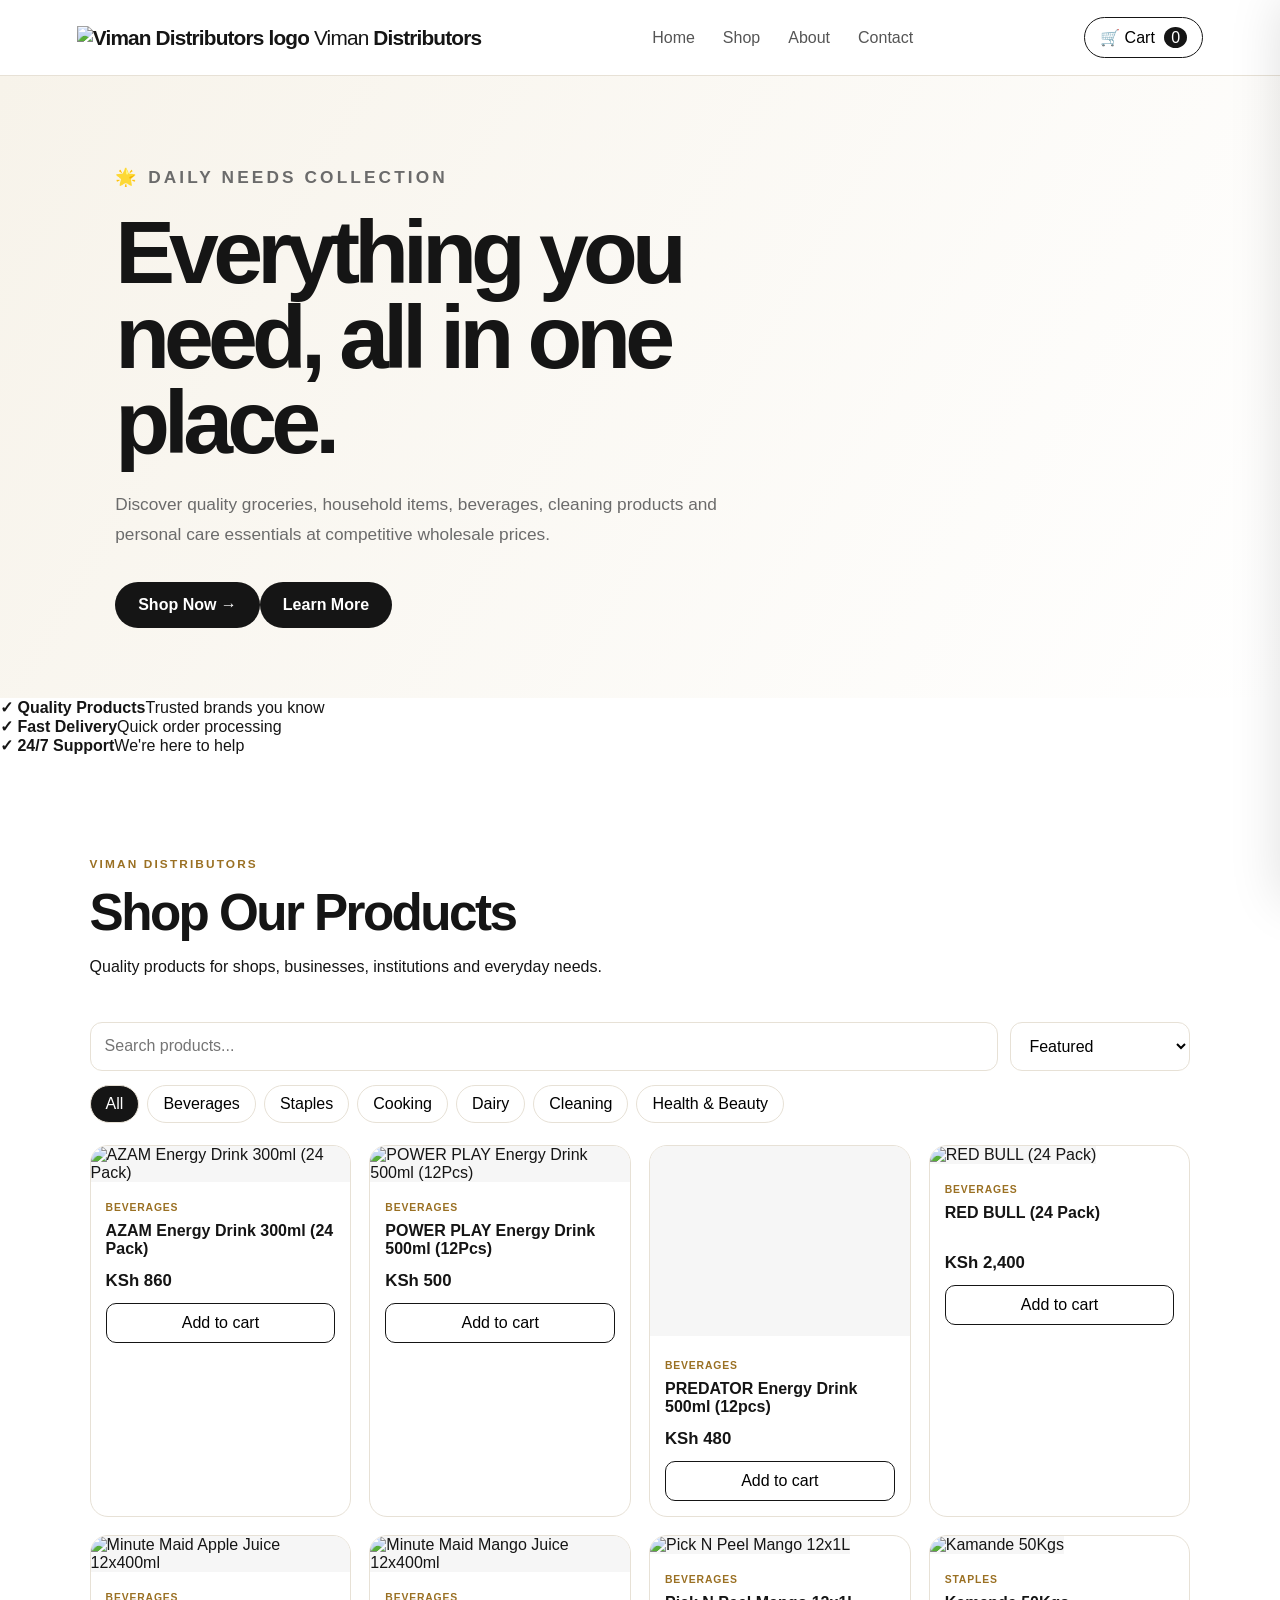
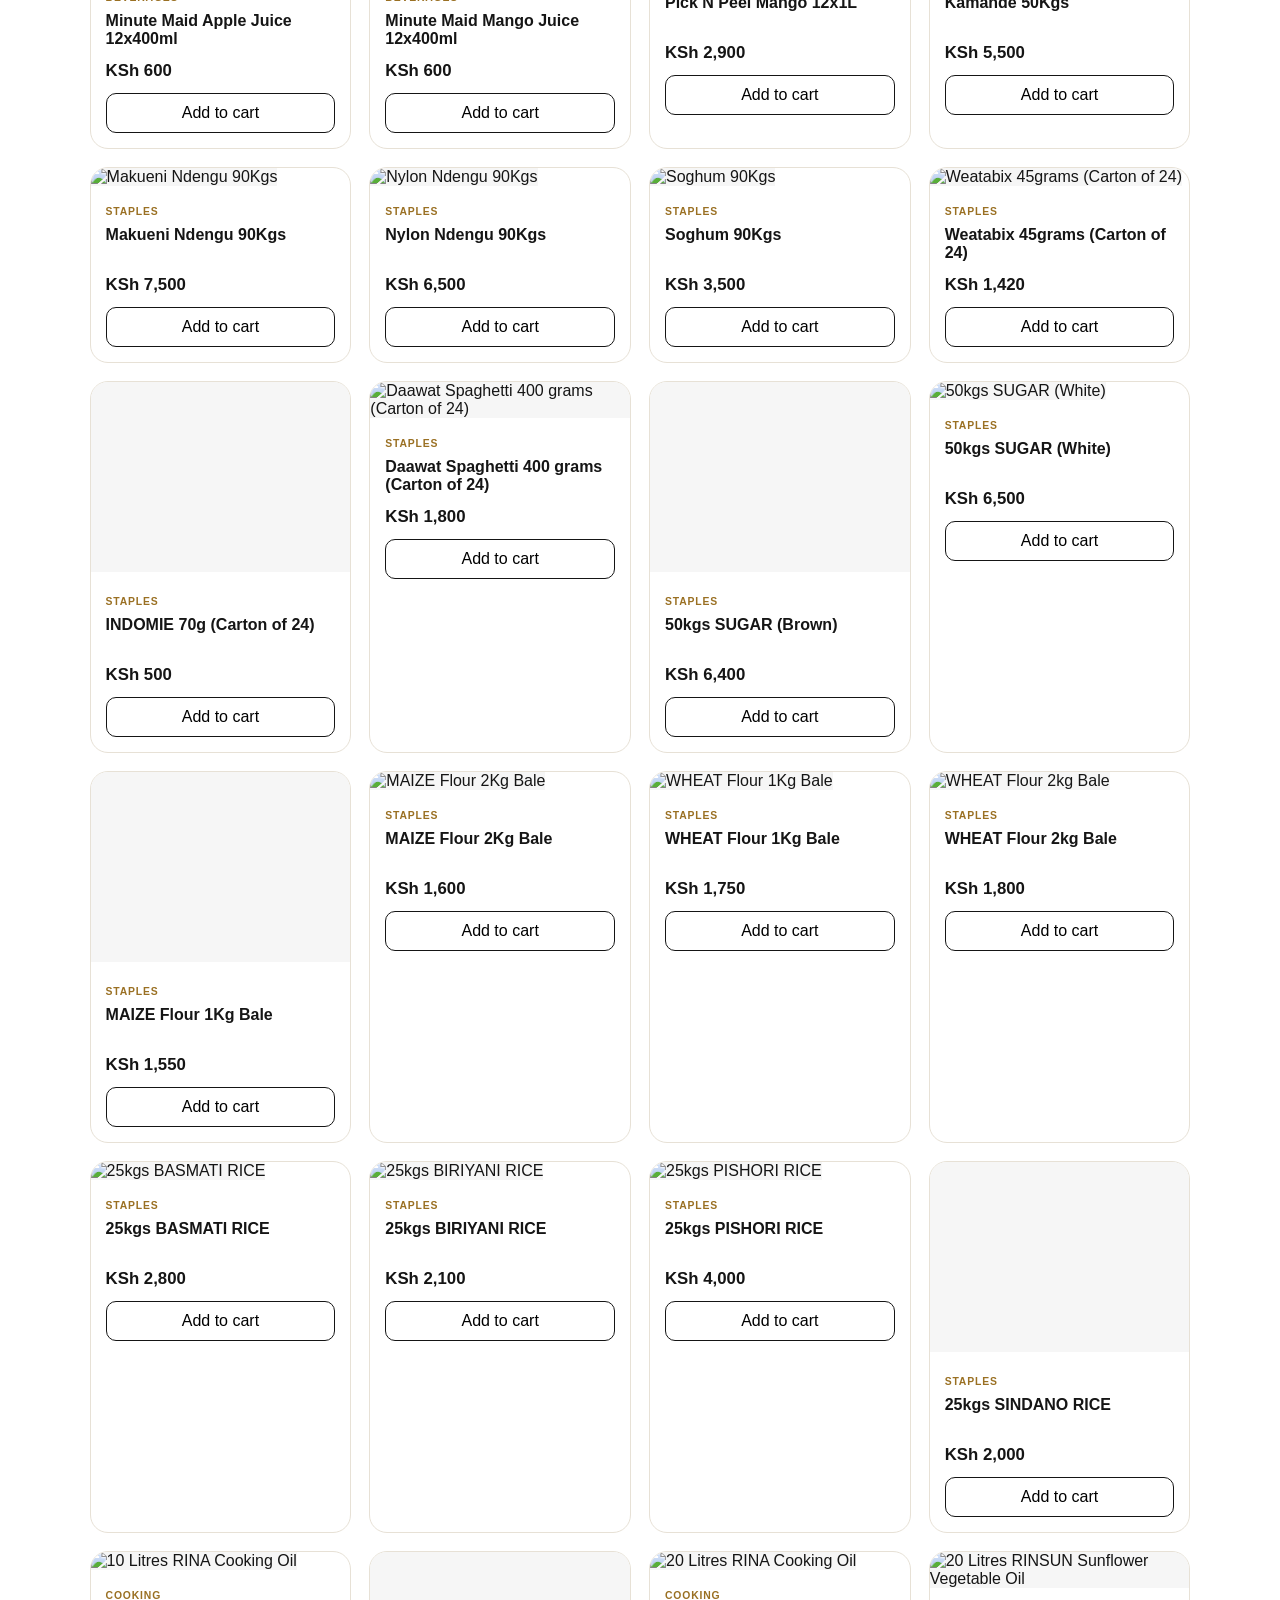
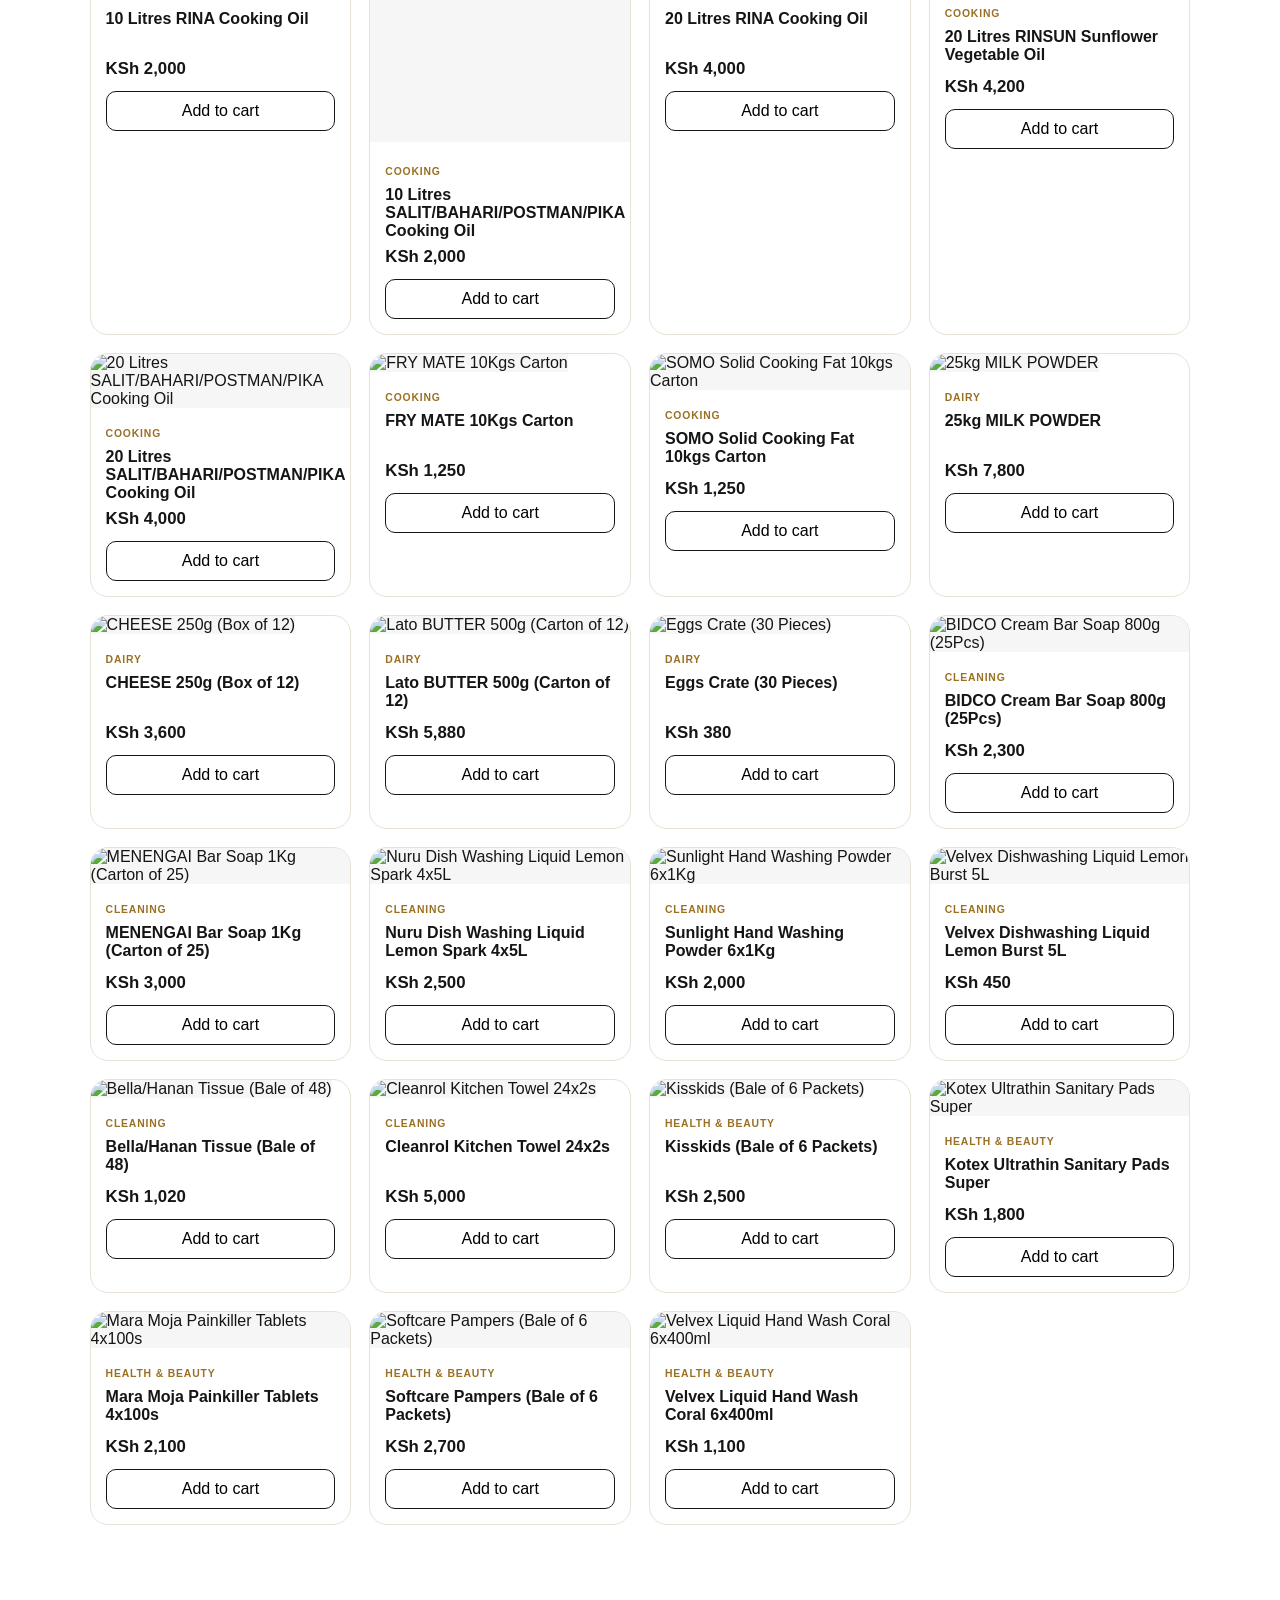
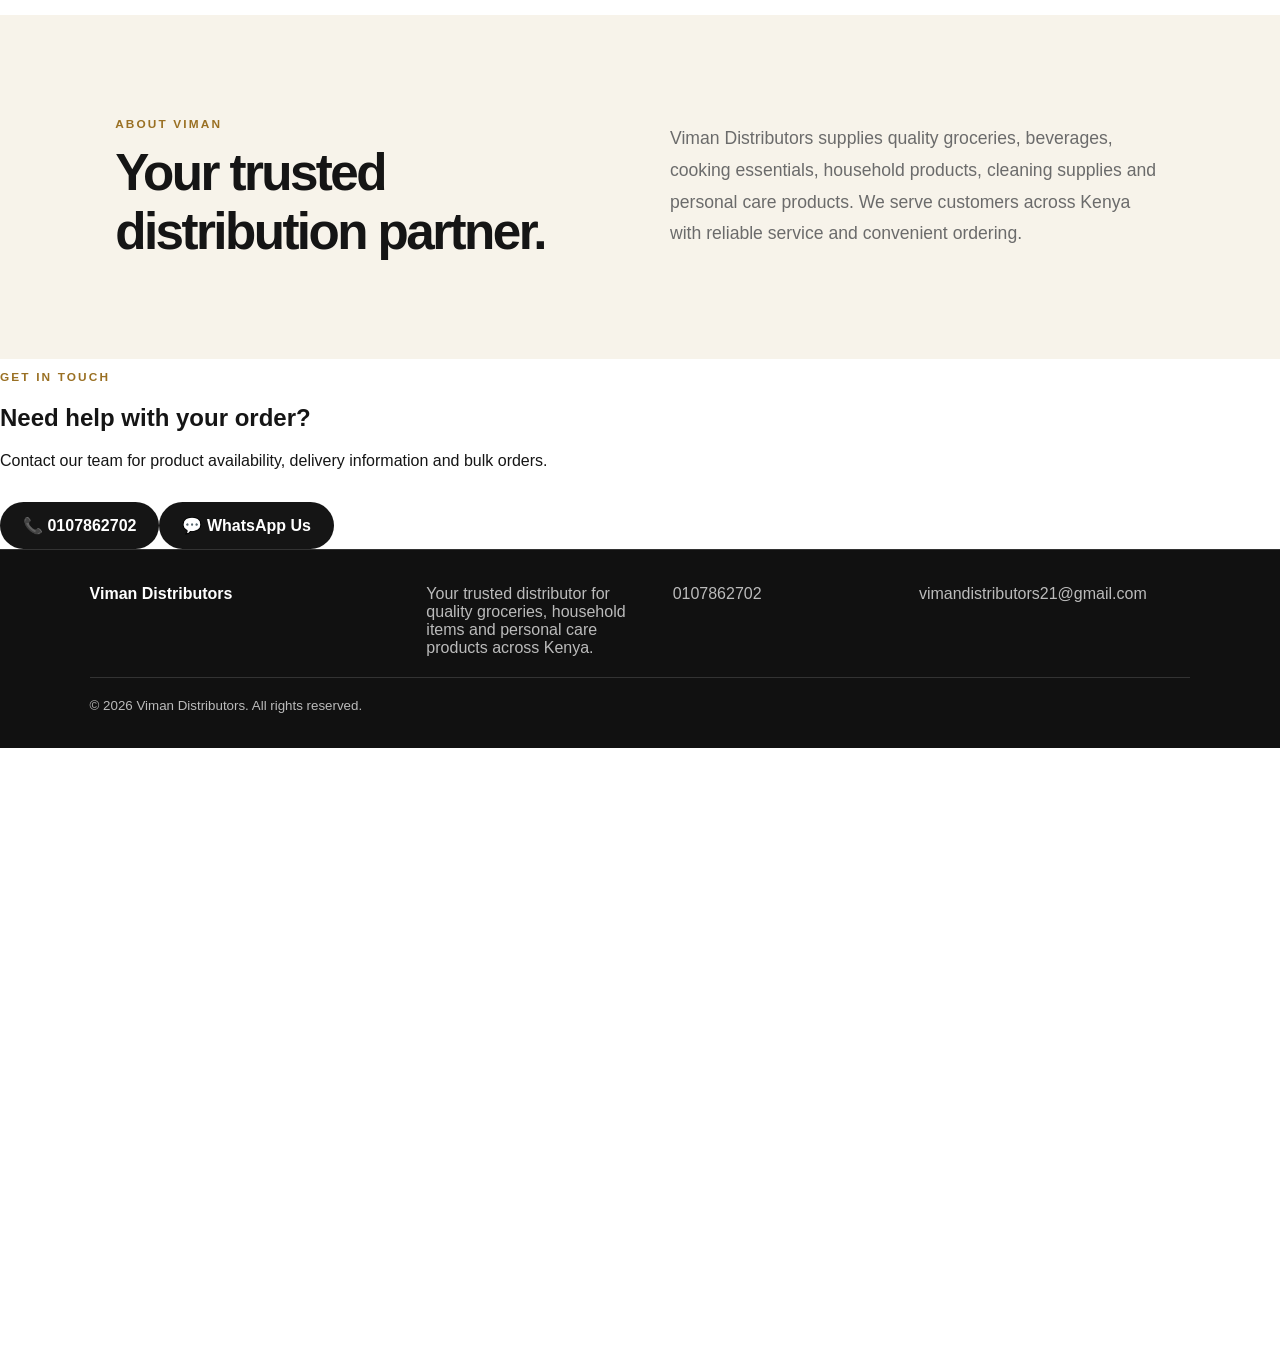
==== commit a0a1f82d: "Load rice image corrections on storefront" ====
--- a/index.html
+++ b/index.html
@@ -28,5 +28,6 @@
 <div id="overlay" class="overlay"></div>
 <footer><strong>Viman Distributors</strong><span>Your trusted distributor for quality groceries, household items and personal care products across Kenya.</span><a href="tel:+254107862702">0107862702</a><a href="mailto:vimandistributors21@gmail.com">vimandistributors21@gmail.com</a><small>© 2026 Viman Distributors. All rights reserved.</small></footer>
 <script src="app.js"></script>
+<script src="rice-images.js"></script>
 </body>
 </html>
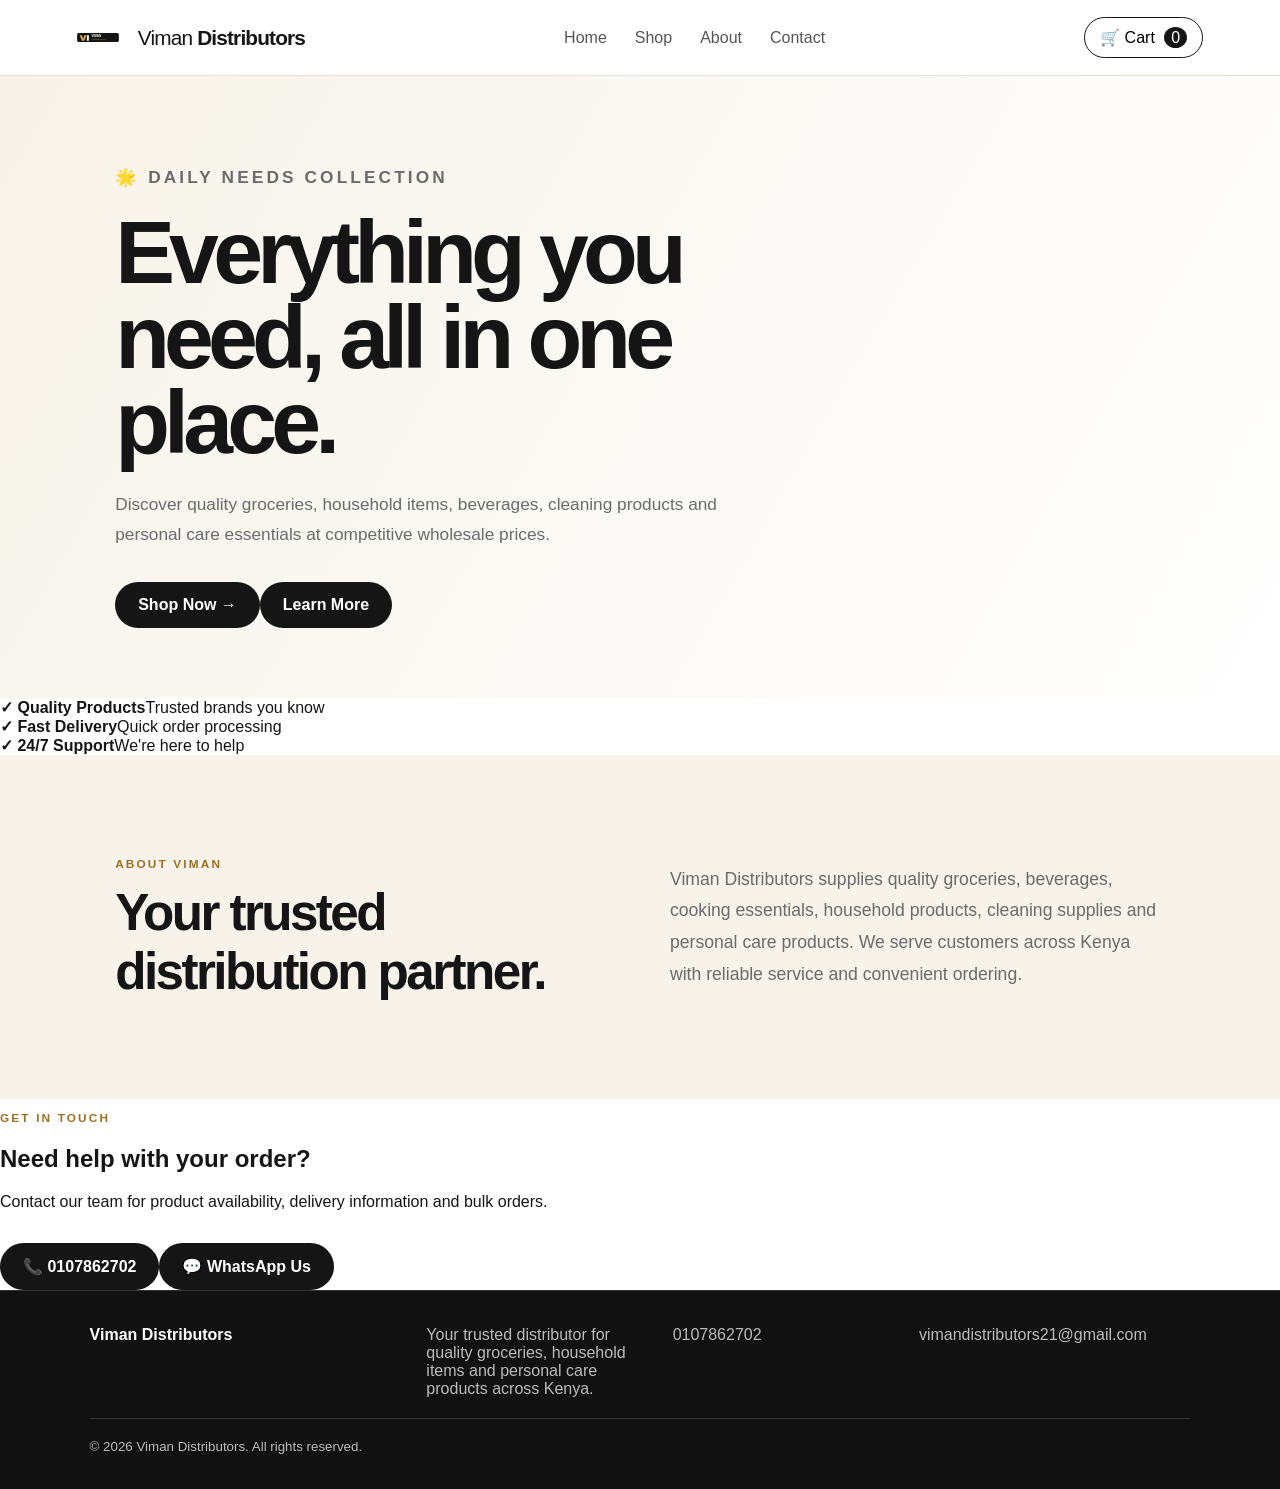
==== commit c6382d3f: "Make Shop Now open dedicated shop page" ====
--- a/index.html
+++ b/index.html
@@ -1,33 +1 @@
-<!DOCTYPE html>
-<html lang="en">
-<head>
-  <meta charset="UTF-8">
-  <meta name="viewport" content="width=device-width, initial-scale=1.0">
-  <title>Viman Distributors | Wholesale Groceries & Household Products</title>
-  <meta name="description" content="Viman Distributors supplies quality groceries, beverages, cooking essentials, cleaning products and personal care products across Kenya.">
-  <link rel="icon" type="image/svg+xml" href="assets/viman-logo.svg">
-  <link rel="stylesheet" href="styles.css">
-</head>
-<body>
-<header class="site-header">
-  <a class="brand" href="index.html" aria-label="Viman Distributors home">
-    <img src="assets/viman-logo.svg" alt="Viman Distributors logo">
-    <span>Viman <b>Distributors</b></span>
-  </a>
-  <nav>
-    <a href="index.html">Home</a><a href="#shop">Shop</a><a href="#about">About</a><a href="#contact">Contact</a>
-  </nav>
-  <button id="cartOpen" class="cart-btn" type="button">🛒 Cart <span id="cartCount">0</span></button>
-</header>
-<section class="hero"><div class="hero-content"><p class="eyebrow">🌟 DAILY NEEDS COLLECTION</p><h1>Everything you need, <span>all in one place.</span></h1><p>Discover quality groceries, household items, beverages, cleaning products and personal care essentials at competitive wholesale prices.</p><div class="hero-actions"><a class="btn" href="#shop">Shop Now →</a><a class="btn secondary" href="#about">Learn More</a></div></div></section>
-<section class="benefits"><div><strong>✓ Quality Products</strong><span>Trusted brands you know</span></div><div><strong>✓ Fast Delivery</strong><span>Quick order processing</span></div><div><strong>✓ 24/7 Support</strong><span>We're here to help</span></div></section>
-<main id="shop" class="shop-section"><div class="section-heading"><div><p class="eyebrow">VIMAN DISTRIBUTORS</p><h2>Shop Our Products</h2><p>Quality products for shops, businesses, institutions and everyday needs.</p></div></div><div class="shop-controls"><input id="search" type="search" placeholder="Search products..." aria-label="Search products"><select id="sort" aria-label="Sort products"><option value="featured">Featured</option><option value="low">Price: Low to High</option><option value="high">Price: High to Low</option><option value="name">Name: A-Z</option></select></div><div id="categories" class="categories"></div><div id="products" class="products"></div><div id="empty" class="empty" hidden><h3>No products found</h3><p>Try another search or category.</p></div></main>
-<section id="about" class="about"><div><p class="eyebrow">ABOUT VIMAN</p><h2>Your trusted distribution partner.</h2></div><p>Viman Distributors supplies quality groceries, beverages, cooking essentials, household products, cleaning supplies and personal care products. We serve customers across Kenya with reliable service and convenient ordering.</p></section>
-<section id="contact" class="contact-section"><p class="eyebrow">GET IN TOUCH</p><h2>Need help with your order?</h2><p>Contact our team for product availability, delivery information and bulk orders.</p><div class="contact-actions"><a class="btn" href="tel:+254107862702">📞 0107862702</a><a class="btn secondary" href="https://wa.me/254107862702" target="_blank" rel="noopener">💬 WhatsApp Us</a></div></section>
-<aside id="cart" class="cart" aria-hidden="true"><div class="cart-header"><div><strong>Your Cart</strong><small>Review your items</small></div><button id="cartClose" type="button" aria-label="Close cart">×</button></div><div id="cartItems" class="cart-items"></div><div class="cart-footer"><div class="cart-total-row"><span>Subtotal</span><strong id="cartTotal">KSh0</strong></div><a id="order" class="btn full" href="checkout.html">Proceed to Checkout →</a><small>Delivery charges are confirmed with our team.</small></div></aside>
-<div id="overlay" class="overlay"></div>
-<footer><strong>Viman Distributors</strong><span>Your trusted distributor for quality groceries, household items and personal care products across Kenya.</span><a href="tel:+254107862702">0107862702</a><a href="mailto:vimandistributors21@gmail.com">vimandistributors21@gmail.com</a><small>© 2026 Viman Distributors. All rights reserved.</small></footer>
-<script src="app.js"></script>
-<script src="rice-images.js"></script>
-</body>
-</html>+<!DOCTYPE html><html lang="en"><head><meta charset="UTF-8"><meta name="viewport" content="width=device-width,initial-scale=1"><title>Viman Distributors | Wholesale Groceries & Household Products</title><meta name="description" content="Viman Distributors supplies quality groceries, beverages, cooking essentials, cleaning products and personal care products across Kenya."><link rel="icon" type="image/svg+xml" href="assets/viman-logo.svg"><link rel="stylesheet" href="styles.css"><style>.brand img{width:42px;height:42px;object-fit:contain;margin-right:9px}.brand{display:flex;align-items:center}</style></head><body><header class="site-header"><a class="brand" href="index.html" aria-label="Viman Distributors home"><img src="assets/viman-logo.svg" alt="Viman Distributors logo"><span>Viman <b>Distributors</b></span></a><nav><a href="index.html">Home</a><a href="shop.html">Shop</a><a href="#about">About</a><a href="#contact">Contact</a></nav><button id="cartOpen" class="cart-btn" type="button">🛒 Cart <span id="cartCount">0</span></button></header><section class="hero"><div class="hero-content"><p class="eyebrow">🌟 DAILY NEEDS COLLECTION</p><h1>Everything you need, <span>all in one place.</span></h1><p>Discover quality groceries, household items, beverages, cleaning products and personal care essentials at competitive wholesale prices.</p><div class="hero-actions"><a class="btn" href="shop.html">Shop Now →</a><a class="btn secondary" href="#about">Learn More</a></div></div></section><section class="benefits"><div><strong>✓ Quality Products</strong><span>Trusted brands you know</span></div><div><strong>✓ Fast Delivery</strong><span>Quick order processing</span></div><div><strong>✓ 24/7 Support</strong><span>We're here to help</span></div></section><section id="about" class="about"><div><p class="eyebrow">ABOUT VIMAN</p><h2>Your trusted distribution partner.</h2></div><p>Viman Distributors supplies quality groceries, beverages, cooking essentials, household products, cleaning supplies and personal care products. We serve customers across Kenya with reliable service and convenient ordering.</p></section><section id="contact" class="contact-section"><p class="eyebrow">GET IN TOUCH</p><h2>Need help with your order?</h2><p>Contact our team for product availability, delivery information and bulk orders.</p><div class="contact-actions"><a class="btn" href="tel:+254107862702">📞 0107862702</a><a class="btn secondary" href="https://wa.me/254107862702" target="_blank" rel="noopener">💬 WhatsApp Us</a></div></section><footer><strong>Viman Distributors</strong><span>Your trusted distributor for quality groceries, household items and personal care products across Kenya.</span><a href="tel:+254107862702">0107862702</a><a href="mailto:vimandistributors21@gmail.com">vimandistributors21@gmail.com</a><small>© 2026 Viman Distributors. All rights reserved.</small></footer><script src="app.js"></script></body></html>
--- a/styles.css
+++ b/styles.css
@@ -1,7 +1,2 @@
-:root{--ink:#151515;--muted:#6b6b6b;--gold:#c89b3c;--cream:#f7f3ea;--white:#fff;--line:#e7e1d6}*{box-sizing:border-box}html{scroll-behavior:smooth}body{margin:0;font-family:Inter,Arial,sans-serif;color:var(--ink);background:#fff}a{text-decoration:none;color:inherit}.site-header{height:76px;display:flex;align-items:center;justify-content:space-between;padding:0 6%;border-bottom:1px solid var(--line);position:sticky;top:0;background:#fff;z-index:20}.brand{font-size:1.3rem;font-weight:800;letter-spacing:-.04em}.brand span{font-weight:400}.site-header nav{display:flex;gap:28px;color:#555}.site-header nav a:hover{color:var(--gold)}button,input,select{font:inherit}.cart-btn{border:1px solid var(--ink);background:#fff;border-radius:999px;padding:10px 15px;cursor:pointer}.cart-btn b,.cart-btn span{background:var(--ink);color:#fff;border-radius:50%;padding:2px 7px;margin-left:5px}.hero{min-height:590px;background:linear-gradient(120deg,#f7f3ea,#fff);display:grid;grid-template-columns:1.3fr .7fr;align-items:center;padding:70px 9%;gap:50px}.eyebrow{font-size:.74rem;letter-spacing:.18em;font-weight:800;color:#9a7023}.hero h1{font-size:clamp(3rem,7vw,6rem);line-height:.95;letter-spacing:-.065em;margin:15px 0 25px}.hero h1 em{font-family:Georgia,serif;font-weight:400;color:#9d762b}.hero p{font-size:1.08rem;line-height:1.7;max-width:650px;color:var(--muted)}.btn{display:inline-flex;align-items:center;justify-content:center;background:var(--ink);color:#fff;border:0;border-radius:999px;padding:14px 23px;margin-top:16px;font-weight:700;cursor:pointer}.hero-art{min-height:330px;border-radius:35px;background:#171717;color:#d4aa4d;display:flex;flex-direction:column;align-items:center;justify-content:center;font-size:9rem;box-shadow:0 25px 70px #0002}.hero-art small{font-size:1rem;color:#fff;letter-spacing:.12em;text-transform:uppercase}.shop{padding:90px 7%}.section-head{display:flex;justify-content:space-between;gap:30px;align-items:end}.section-head h2,.about h2,.contact h2{font-size:clamp(2rem,4vw,3.5rem);letter-spacing:-.05em;margin:8px 0}.section-head>p{color:var(--muted);max-width:380px}.toolbar{display:flex;gap:12px;margin:30px 0 14px}.toolbar input,.toolbar select{border:1px solid var(--line);border-radius:12px;padding:14px;background:#fff}.toolbar input{flex:1}.categories{display:flex;gap:8px;overflow:auto;padding-bottom:22px}.categories button{white-space:nowrap;border:1px solid var(--line);background:#fff;border-radius:999px;padding:9px 15px;cursor:pointer}.categories button.active{background:var(--ink);color:#fff}.grid{display:grid;grid-template-columns:repeat(4,1fr);gap:18px}.card{border:1px solid var(--line);border-radius:18px;overflow:hidden;background:#fff;transition:.2s}.card:hover{transform:translateY(-3px);box-shadow:0 12px 30px #0000000c}.card img{width:100%;height:190px;object-fit:contain;background:#f6f6f6}.card-body{padding:15px}.card small{color:#9a7023;text-transform:uppercase;font-size:.65rem;font-weight:800;letter-spacing:.08em}.card h3{font-size:1rem;min-height:42px;margin:7px 0}.price{font-weight:800;font-size:1.05rem}.add{width:100%;border:1px solid var(--ink);background:#fff;border-radius:10px;padding:10px;margin-top:12px;cursor:pointer}.add:hover{background:var(--ink);color:#fff}.empty{text-align:center;padding:50px;color:var(--muted)}.about{background:var(--cream);padding:90px 9%;display:grid;grid-template-columns:1fr 1fr;gap:60px;align-items:center}.about>p:last-child{font-size:1.1rem;line-height:1.8;color:var(--muted)}.contact{padding:70px 9%;display:flex;justify-content:space-between;align-items:center;gap:30px;background:#171717;color:#fff}.contact .eyebrow{color:#d4aa4d}.contact p{color:#bbb;line-height:1.7}.contact .btn{background:#fff;color:#111}footer{padding:35px 7%;display:grid;grid-template-columns:1.4fr 1fr 1fr 1.2fr;gap:20px;border-top:1px solid #333;background:#111;color:#bbb}footer strong{color:#fff}footer a:hover{color:#d4aa4d}footer small{grid-column:1/-1;padding-top:20px;border-top:1px solid #333}.drawer{position:fixed;z-index:50;right:0;top:0;width:min(430px,94vw);height:100vh;background:#fff;box-shadow:-20px 0 50px #0002;padding:25px;transform:translateX(105%);transition:.25s;display:flex;flex-direction:column}.drawer.open{transform:none}.drawer-head{display:flex;justify-content:space-between;align-items:center}.drawer-head button{font-size:2rem;border:0;background:none;cursor:pointer}.drawer-item{display:grid;grid-template-columns:1fr auto;gap:10px;border-bottom:1px solid var(--line);padding:16px 0}.qty{display:flex;align-items:center;gap:8px}.qty button{border:1px solid var(--line);background:#fff;border-radius:7px;width:28px;height:28px;cursor:pointer}.cart-total{margin-top:auto;padding:20px 0;display:flex;justify-content:space-between;font-size:1.2rem}.full{width:100%;border-radius:12px}.drawer>small{color:var(--muted);padding-top:10px}.overlay{position:fixed;inset:0;background:#0008;z-index:40;display:none}.overlay.show{display:block}@media(max-width:900px){.grid{grid-template-columns:repeat(3,1fr)}.hero{grid-template-columns:1fr}.hero-art{display:none}footer{grid-template-columns:1fr 1fr}}@media(max-width:600px){.site-header{padding:0 4%}.site-header nav{display:none}.hero{padding:55px 6%}.shop{padding:60px 5%}.section-head,.contact,.about{display:block}.grid{grid-template-columns:repeat(2,1fr);gap:10px}.card img{height:145px}.card-body{padding:10px}.about{padding:60px 6%}.contact{padding:55px 6%}footer{display:flex;flex-direction:column;padding:35px 6%}.toolbar{flex-direction:column}}
-
-/* Storefront v1 class compatibility */
-.shop-section{padding:90px 7%}.section-heading{display:flex;justify-content:space-between;gap:30px;align-items:end}.section-heading h2{font-size:clamp(2rem,4vw,3.5rem);letter-spacing:-.05em;margin:8px 0}.shop-controls{display:flex;gap:12px;margin:30px 0 14px}.shop-controls input,.shop-controls select{border:1px solid var(--line);border-radius:12px;padding:14px;background:#fff}.shop-controls input{flex:1}.products{display:grid;grid-template-columns:repeat(4,1fr);gap:18px}.cart{position:fixed;z-index:50;right:0;top:0;width:min(430px,94vw);height:100vh;background:#fff;box-shadow:-20px 0 50px #0002;padding:25px;transform:translateX(105%);transition:.25s;display:flex;flex-direction:column}.cart.open{transform:none}.cart-header{display:flex;justify-content:space-between;align-items:center}.cart-header button{font-size:2rem;border:0;background:none;cursor:pointer}.cart-items{overflow:auto;flex:1}.cart-footer{margin-top:auto}.cart-total-row{display:flex;justify-content:space-between;font-size:1.2rem;padding:20px 0}.cart-footer>small{display:block;color:var(--muted);padding-top:10px}.checkout-page .btn{margin-top:16px}
-
-@media(max-width:900px){.products{grid-template-columns:repeat(3,1fr)}}
-@media(max-width:600px){.shop-section{padding:60px 5%}.section-heading{display:block}.shop-controls{flex-direction:column}.products{grid-template-columns:repeat(2,1fr);gap:10px}}
+:root{--ink:#151515;--muted:#6b6b6b;--gold:#c89b3c;--cream:#f7f3ea;--white:#fff;--line:#e7e1d6}*{box-sizing:border-box}html{scroll-behavior:smooth}body{margin:0;font-family:Inter,Arial,sans-serif;color:var(--ink);background:#fff}a{text-decoration:none;color:inherit}.site-header{height:76px;display:flex;align-items:center;justify-content:space-between;padding:0 6%;border-bottom:1px solid var(--line);position:sticky;top:0;background:#fff;z-index:20}.brand{display:flex;align-items:center;gap:10px;font-size:1.3rem;font-weight:800;letter-spacing:-.04em}.brand img{display:block;width:44px;height:44px;object-fit:contain;border-radius:8px}.brand span{font-weight:400}.brand span b{font-weight:800}.site-header nav{display:flex;gap:28px;color:#555}.site-header nav a:hover{color:var(--gold)}button,input,select{font:inherit}.cart-btn{border:1px solid var(--ink);background:#fff;border-radius:999px;padding:10px 15px;cursor:pointer}.cart-btn b,.cart-btn span{background:var(--ink);color:#fff;border-radius:50%;padding:2px 7px;margin-left:5px}.hero{min-height:590px;background:linear-gradient(120deg,#f7f3ea,#fff);display:grid;grid-template-columns:1.3fr .7fr;align-items:center;padding:70px 9%;gap:50px}.eyebrow{font-size:.74rem;letter-spacing:.18em;font-weight:800;color:#9a7023}.hero h1{font-size:clamp(3rem,7vw,6rem);line-height:.95;letter-spacing:-.065em;margin:15px 0 25px}.hero h1 em{font-family:Georgia,serif;font-weight:400;color:#9d762b}.hero p{font-size:1.08rem;line-height:1.7;max-width:650px;color:var(--muted)}.btn{display:inline-flex;align-items:center;justify-content:center;background:var(--ink);color:#fff;border:0;border-radius:999px;padding:14px 23px;margin-top:16px;font-weight:700;cursor:pointer}.hero-art{min-height:330px;border-radius:35px;background:#171717;color:#d4aa4d;display:flex;flex-direction:column;align-items:center;justify-content:center;font-size:9rem;box-shadow:0 25px 70px #0002}.hero-art small{font-size:1rem;color:#fff;letter-spacing:.12em;text-transform:uppercase}.shop{padding:90px 7%}.section-head{display:flex;justify-content:space-between;gap:30px;align-items:end}.section-head h2,.about h2,.contact h2{font-size:clamp(2rem,4vw,3.5rem);letter-spacing:-.05em;margin:8px 0}.section-head>p{color:var(--muted);max-width:380px}.toolbar{display:flex;gap:12px;margin:30px 0 14px}.toolbar input,.toolbar select{border:1px solid var(--line);border-radius:12px;padding:14px;background:#fff}.toolbar input{flex:1}.categories{display:flex;gap:8px;overflow:auto;padding-bottom:22px}.categories button{white-space:nowrap;border:1px solid var(--line);background:#fff;border-radius:999px;padding:9px 15px;cursor:pointer}.categories button.active{background:var(--ink);color:#fff}.grid{display:grid;grid-template-columns:repeat(4,1fr);gap:18px}.card{border:1px solid var(--line);border-radius:18px;overflow:hidden;background:#fff;transition:.2s}.card:hover{transform:translateY(-3px);box-shadow:0 12px 30px #0000000c}.card img{width:100%;height:190px;object-fit:contain;background:#f6f6f6}.card-body{padding:15px}.card small{color:#9a7023;text-transform:uppercase;font-size:.65rem;font-weight:800;letter-spacing:.08em}.card h3{font-size:1rem;min-height:42px;margin:7px 0}.price{font-weight:800;font-size:1.05rem}.add{width:100%;border:1px solid var(--ink);background:#fff;border-radius:10px;padding:10px;margin-top:12px;cursor:pointer}.add:hover{background:var(--ink);color:#fff}.empty{text-align:center;padding:50px;color:var(--muted)}.about{background:var(--cream);padding:90px 9%;display:grid;grid-template-columns:1fr 1fr;gap:60px;align-items:center}.about>p:last-child{font-size:1.1rem;line-height:1.8;color:var(--muted)}.contact{padding:70px 9%;display:flex;justify-content:space-between;align-items:center;gap:30px;background:#171717;color:#fff}.contact .eyebrow{color:#d4aa4d}.contact p{color:#bbb;line-height:1.7}.contact .btn{background:#fff;color:#111}footer{padding:35px 7%;display:grid;grid-template-columns:1.4fr 1fr 1fr 1.2fr;gap:20px;border-top:1px solid #333;background:#111;color:#bbb}footer strong{color:#fff}footer a:hover{color:#d4aa4d}footer small{grid-column:1/-1;padding-top:20px;border-top:1px solid #333}.drawer{position:fixed;z-index:50;right:0;top:0;width:min(430px,94vw);height:100vh;background:#fff;box-shadow:-20px 0 50px #0002;padding:25px;transform:translateX(105%);transition:.25s;display:flex;flex-direction:column}.drawer.open{transform:none}.drawer-head{display:flex;justify-content:space-between;align-items:center}.drawer-head button{font-size:2rem;border:0;background:none;cursor:pointer}.drawer-item{display:grid;grid-template-columns:1fr auto;gap:10px;border-bottom:1px solid var(--line);padding:16px 0}.qty{display:flex;align-items:center;gap:8px}.qty button{border:1px solid var(--line);background:#fff;border-radius:7px;width:28px;height:28px;cursor:pointer}.cart-total{margin-top:auto;padding:20px 0;display:flex;justify-content:space-between;font-size:1.2rem}.full{width:100%;border-radius:12px}.drawer>small{color:var(--muted);padding-top:10px}.overlay{position:fixed;inset:0;background:#0008;z-index:40;display:none}.overlay.show{display:block}@media(max-width:900px){.grid{grid-template-columns:repeat(3,1fr)}.hero{grid-template-columns:1fr}.hero-art{display:none}footer{grid-template-columns:1fr 1fr}}@media(max-width:600px){.site-header{padding:0 4%}.site-header nav{display:none}.hero{padding:55px 6%}.shop{padding:60px 5%}.section-head,.contact,.about{display:block}.grid{grid-template-columns:repeat(2,1fr);gap:10px}.card img{height:145px}.card-body{padding:10px}.about{padding:60px 6%}.contact{padding:55px 6%}footer{display:flex;flex-direction:column;padding:35px 6%}.toolbar{flex-direction:column}}
+.shop-section{padding:90px 7%}.section-heading{display:flex;justify-content:space-between;gap:30px;align-items:end}.section-heading h2{font-size:clamp(2rem,4vw,3.5rem);letter-spacing:-.05em;margin:8px 0}.shop-controls{display:flex;gap:12px;margin:30px 0 14px}.shop-controls input,.shop-controls select{border:1px solid var(--line);border-radius:12px;padding:14px;background:#fff}.shop-controls input{flex:1}.products{display:grid;grid-template-columns:repeat(4,1fr);gap:18px}.cart{position:fixed;z-index:50;right:0;top:0;width:min(430px,94vw);height:100vh;background:#fff;box-shadow:-20px 0 50px #0002;padding:25px;transform:translateX(105%);transition:.25s;display:flex;flex-direction:column}.cart.open{transform:none}.cart-header{display:flex;justify-content:space-between;align-items:center}.cart-header button{font-size:2rem;border:0;background:none;cursor:pointer}.cart-items{overflow:auto;flex:1}.cart-footer{margin-top:auto}.cart-total-row{display:flex;justify-content:space-between;font-size:1.2rem;padding:20px 0}.cart-footer>small{display:block;color:var(--muted);padding-top:10px}.checkout-page .btn{margin-top:16px}@media(max-width:900px){.products{grid-template-columns:repeat(3,1fr)}}@media(max-width:600px){.shop-section{padding:60px 5%}.section-heading{display:block}.shop-controls{flex-direction:column}.products{grid-template-columns:repeat(2,1fr);gap:10px}}
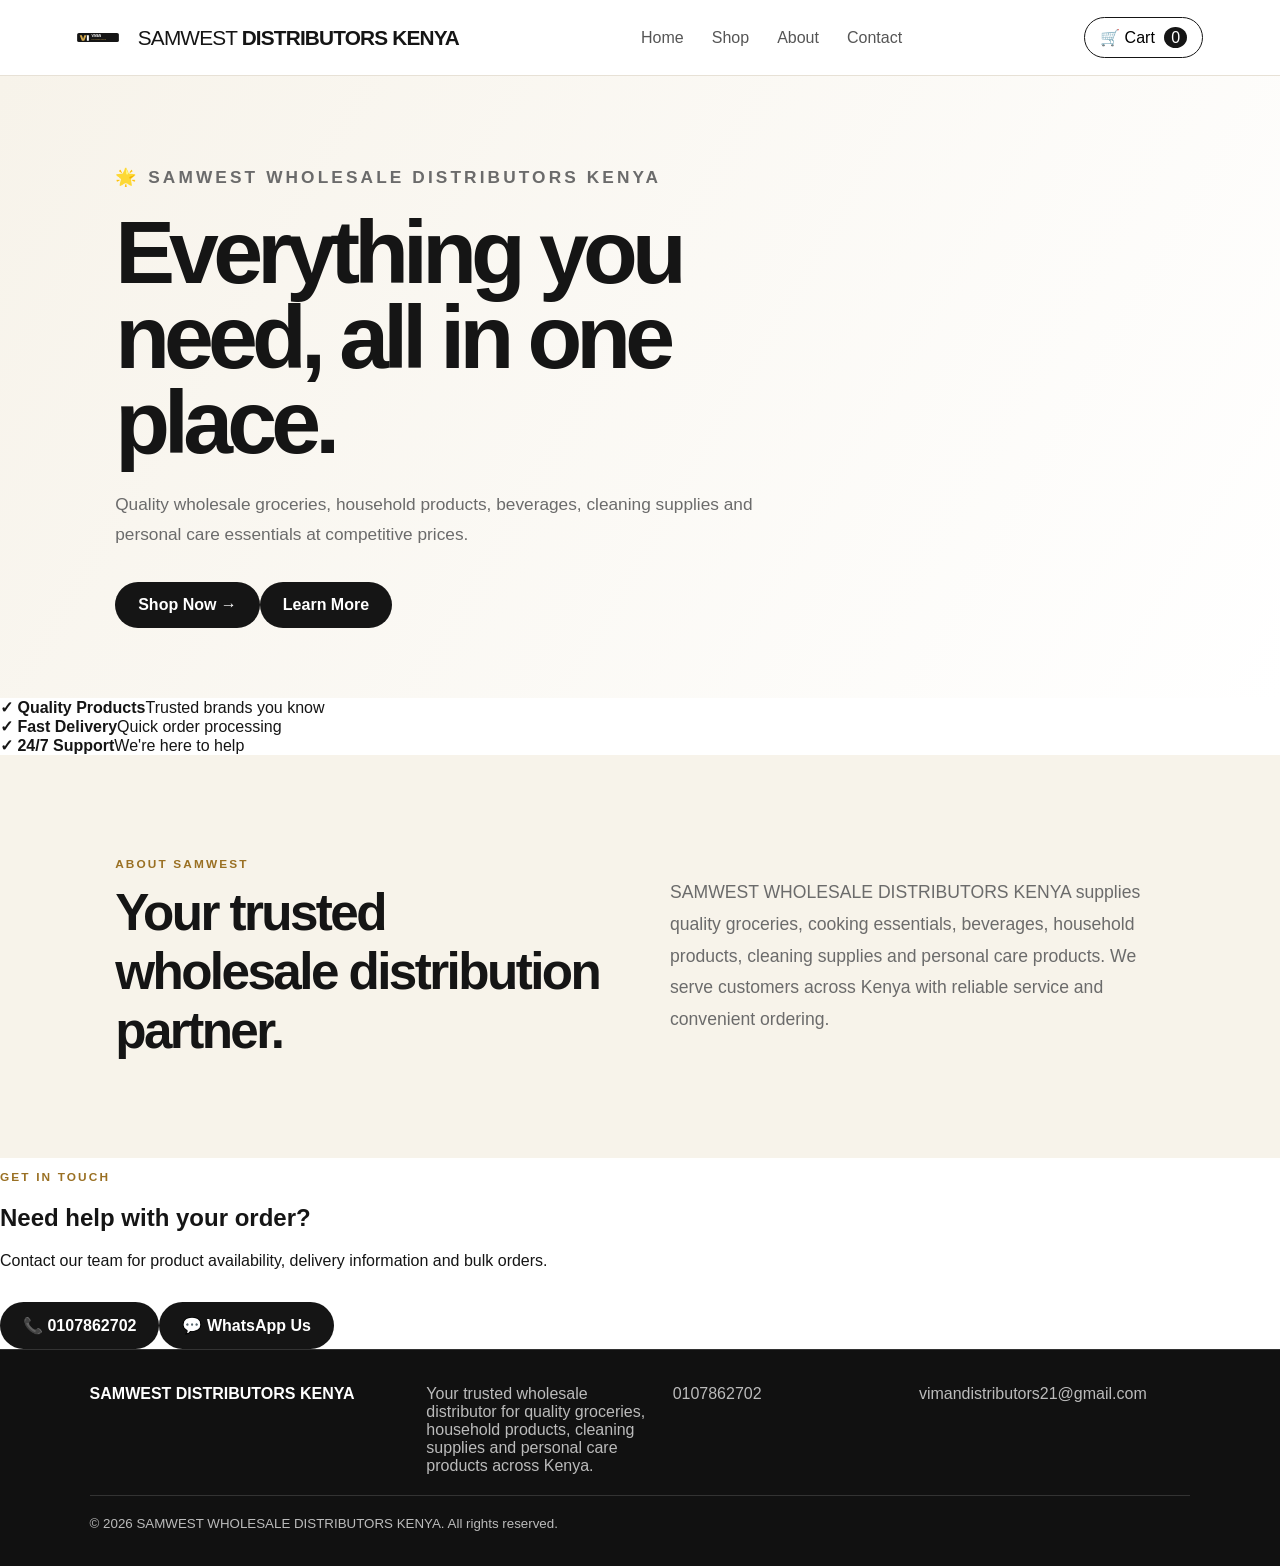
==== commit 7b18fd3b: "Apply SAMWEST branding and catalogue to homepage" ====
--- a/index.html
+++ b/index.html
@@ -1 +1 @@
-<!DOCTYPE html><html lang="en"><head><meta charset="UTF-8"><meta name="viewport" content="width=device-width,initial-scale=1"><title>Viman Distributors | Wholesale Groceries & Household Products</title><meta name="description" content="Viman Distributors supplies quality groceries, beverages, cooking essentials, cleaning products and personal care products across Kenya."><link rel="icon" type="image/svg+xml" href="assets/viman-logo.svg"><link rel="stylesheet" href="styles.css"><style>.brand img{width:42px;height:42px;object-fit:contain;margin-right:9px}.brand{display:flex;align-items:center}</style></head><body><header class="site-header"><a class="brand" href="index.html" aria-label="Viman Distributors home"><img src="assets/viman-logo.svg" alt="Viman Distributors logo"><span>Viman <b>Distributors</b></span></a><nav><a href="index.html">Home</a><a href="shop.html">Shop</a><a href="#about">About</a><a href="#contact">Contact</a></nav><button id="cartOpen" class="cart-btn" type="button">🛒 Cart <span id="cartCount">0</span></button></header><section class="hero"><div class="hero-content"><p class="eyebrow">🌟 DAILY NEEDS COLLECTION</p><h1>Everything you need, <span>all in one place.</span></h1><p>Discover quality groceries, household items, beverages, cleaning products and personal care essentials at competitive wholesale prices.</p><div class="hero-actions"><a class="btn" href="shop.html">Shop Now →</a><a class="btn secondary" href="#about">Learn More</a></div></div></section><section class="benefits"><div><strong>✓ Quality Products</strong><span>Trusted brands you know</span></div><div><strong>✓ Fast Delivery</strong><span>Quick order processing</span></div><div><strong>✓ 24/7 Support</strong><span>We're here to help</span></div></section><section id="about" class="about"><div><p class="eyebrow">ABOUT VIMAN</p><h2>Your trusted distribution partner.</h2></div><p>Viman Distributors supplies quality groceries, beverages, cooking essentials, household products, cleaning supplies and personal care products. We serve customers across Kenya with reliable service and convenient ordering.</p></section><section id="contact" class="contact-section"><p class="eyebrow">GET IN TOUCH</p><h2>Need help with your order?</h2><p>Contact our team for product availability, delivery information and bulk orders.</p><div class="contact-actions"><a class="btn" href="tel:+254107862702">📞 0107862702</a><a class="btn secondary" href="https://wa.me/254107862702" target="_blank" rel="noopener">💬 WhatsApp Us</a></div></section><footer><strong>Viman Distributors</strong><span>Your trusted distributor for quality groceries, household items and personal care products across Kenya.</span><a href="tel:+254107862702">0107862702</a><a href="mailto:vimandistributors21@gmail.com">vimandistributors21@gmail.com</a><small>© 2026 Viman Distributors. All rights reserved.</small></footer><script src="app.js"></script></body></html>+<!DOCTYPE html><html lang="en"><head><meta charset="UTF-8"><meta name="viewport" content="width=device-width,initial-scale=1"><title>SAMWEST WHOLESALE DISTRIBUTORS KENYA</title><meta name="description" content="SAMWEST WHOLESALE DISTRIBUTORS KENYA supplies quality groceries, beverages, cooking essentials, cleaning products and personal care products across Kenya."><link rel="icon" type="image/svg+xml" href="assets/viman-logo.svg"><link rel="stylesheet" href="styles.css"><style>.brand img{width:42px;height:42px;object-fit:contain;margin-right:9px}.brand{display:flex;align-items:center}</style></head><body><header class="site-header"><a class="brand" href="index.html" aria-label="SAMWEST DISTRIBUTORS KENYA home"><img src="assets/viman-logo.svg" alt="SAMWEST DISTRIBUTORS KENYA logo"><span>SAMWEST <b>DISTRIBUTORS KENYA</b></span></a><nav><a href="index.html">Home</a><a href="shop.html">Shop</a><a href="#about">About</a><a href="#contact">Contact</a></nav><button id="cartOpen" class="cart-btn" type="button">🛒 Cart <span id="cartCount">0</span></button></header><section class="hero"><div class="hero-content"><p class="eyebrow">🌟 SAMWEST WHOLESALE DISTRIBUTORS KENYA</p><h1>Everything you need, <span>all in one place.</span></h1><p>Quality wholesale groceries, household products, beverages, cleaning supplies and personal care essentials at competitive prices.</p><div class="hero-actions"><a class="btn" href="shop.html">Shop Now →</a><a class="btn secondary" href="#about">Learn More</a></div></div></section><section class="benefits"><div><strong>✓ Quality Products</strong><span>Trusted brands you know</span></div><div><strong>✓ Fast Delivery</strong><span>Quick order processing</span></div><div><strong>✓ 24/7 Support</strong><span>We're here to help</span></div></section><section id="about" class="about"><div><p class="eyebrow">ABOUT SAMWEST</p><h2>Your trusted wholesale distribution partner.</h2></div><p>SAMWEST WHOLESALE DISTRIBUTORS KENYA supplies quality groceries, cooking essentials, beverages, household products, cleaning supplies and personal care products. We serve customers across Kenya with reliable service and convenient ordering.</p></section><section id="contact" class="contact-section"><p class="eyebrow">GET IN TOUCH</p><h2>Need help with your order?</h2><p>Contact our team for product availability, delivery information and bulk orders.</p><div class="contact-actions"><a class="btn" href="tel:+254107862702">📞 0107862702</a><a class="btn secondary" href="https://wa.me/254107862702" target="_blank" rel="noopener">💬 WhatsApp Us</a></div></section><footer><strong>SAMWEST DISTRIBUTORS KENYA</strong><span>Your trusted wholesale distributor for quality groceries, household products, cleaning supplies and personal care products across Kenya.</span><a href="tel:+254107862702">0107862702</a><a href="mailto:vimandistributors21@gmail.com">vimandistributors21@gmail.com</a><small>© 2026 SAMWEST WHOLESALE DISTRIBUTORS KENYA. All rights reserved.</small></footer><script src="app.js"></script><script src="samwest-catalog.js"></script><script src="samwest-brand.js"></script></body></html>
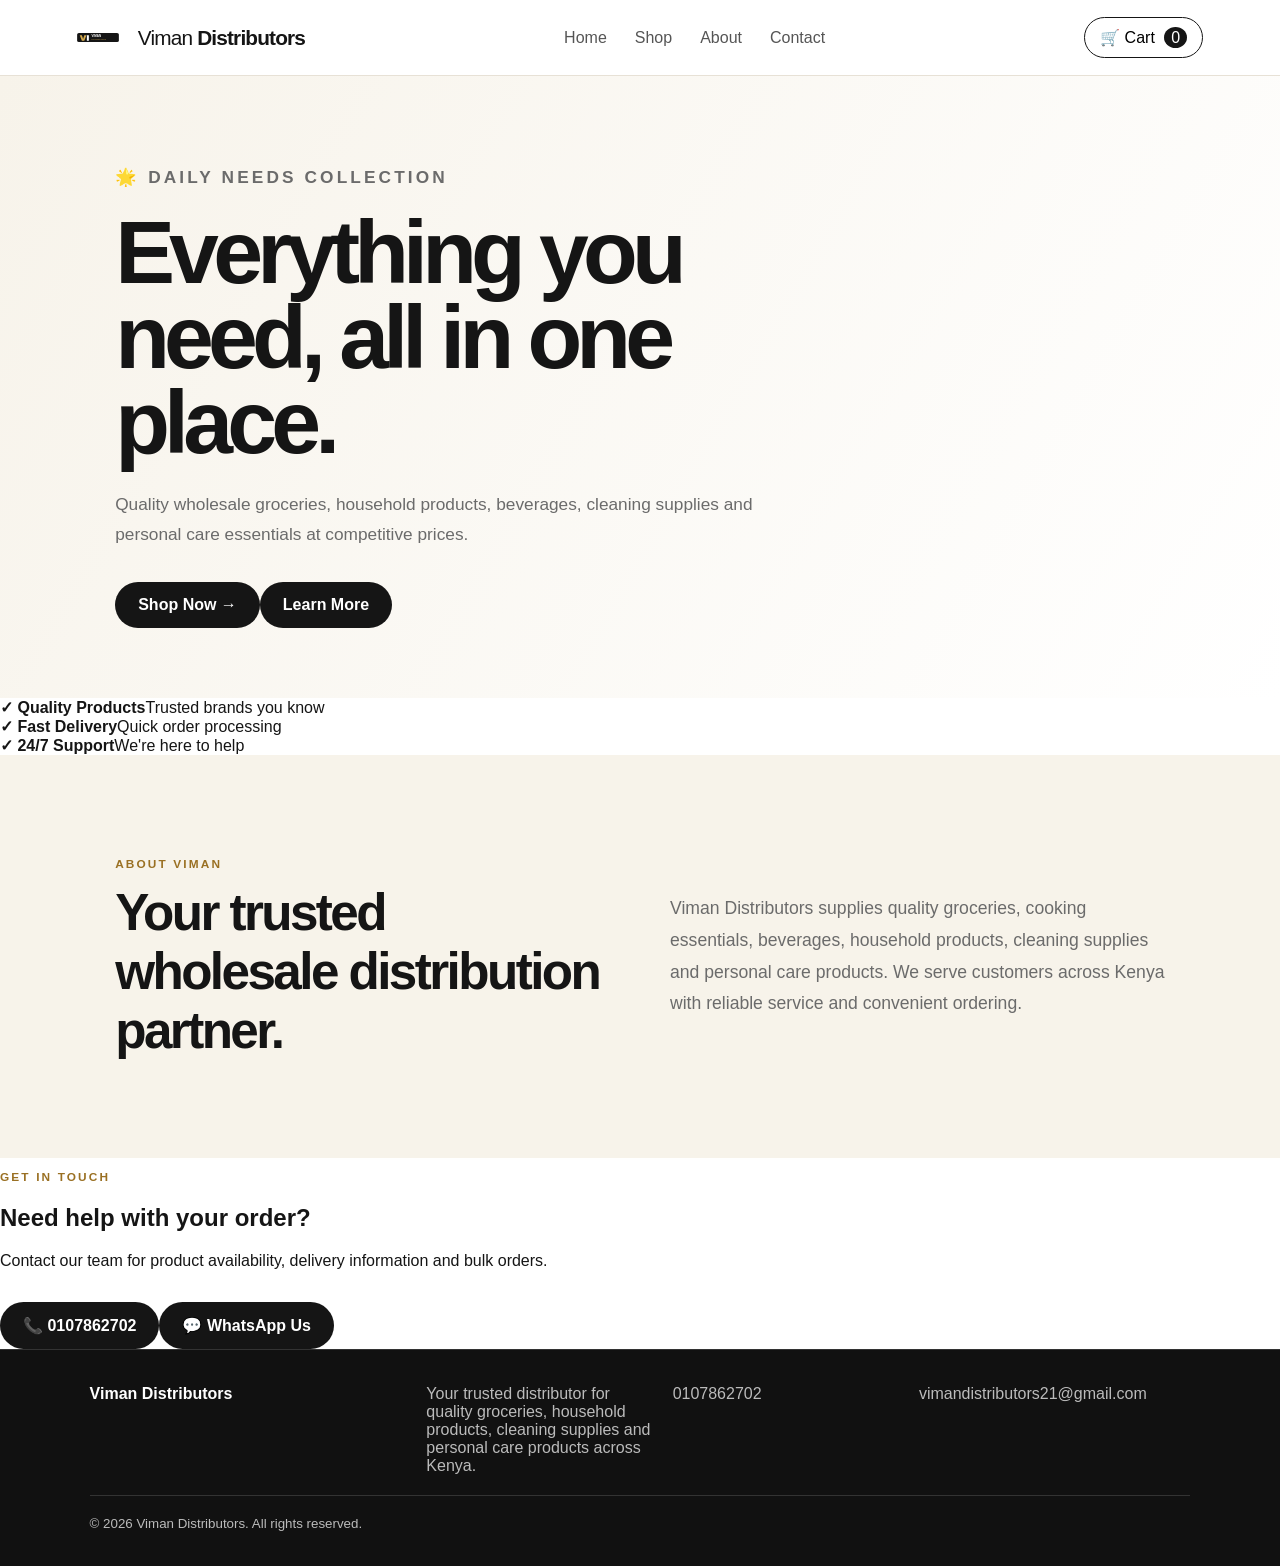
==== commit 31184091: "Restore Viman branding on homepage" ====
--- a/index.html
+++ b/index.html
@@ -1 +1 @@
-<!DOCTYPE html><html lang="en"><head><meta charset="UTF-8"><meta name="viewport" content="width=device-width,initial-scale=1"><title>SAMWEST WHOLESALE DISTRIBUTORS KENYA</title><meta name="description" content="SAMWEST WHOLESALE DISTRIBUTORS KENYA supplies quality groceries, beverages, cooking essentials, cleaning products and personal care products across Kenya."><link rel="icon" type="image/svg+xml" href="assets/viman-logo.svg"><link rel="stylesheet" href="styles.css"><style>.brand img{width:42px;height:42px;object-fit:contain;margin-right:9px}.brand{display:flex;align-items:center}</style></head><body><header class="site-header"><a class="brand" href="index.html" aria-label="SAMWEST DISTRIBUTORS KENYA home"><img src="assets/viman-logo.svg" alt="SAMWEST DISTRIBUTORS KENYA logo"><span>SAMWEST <b>DISTRIBUTORS KENYA</b></span></a><nav><a href="index.html">Home</a><a href="shop.html">Shop</a><a href="#about">About</a><a href="#contact">Contact</a></nav><button id="cartOpen" class="cart-btn" type="button">🛒 Cart <span id="cartCount">0</span></button></header><section class="hero"><div class="hero-content"><p class="eyebrow">🌟 SAMWEST WHOLESALE DISTRIBUTORS KENYA</p><h1>Everything you need, <span>all in one place.</span></h1><p>Quality wholesale groceries, household products, beverages, cleaning supplies and personal care essentials at competitive prices.</p><div class="hero-actions"><a class="btn" href="shop.html">Shop Now →</a><a class="btn secondary" href="#about">Learn More</a></div></div></section><section class="benefits"><div><strong>✓ Quality Products</strong><span>Trusted brands you know</span></div><div><strong>✓ Fast Delivery</strong><span>Quick order processing</span></div><div><strong>✓ 24/7 Support</strong><span>We're here to help</span></div></section><section id="about" class="about"><div><p class="eyebrow">ABOUT SAMWEST</p><h2>Your trusted wholesale distribution partner.</h2></div><p>SAMWEST WHOLESALE DISTRIBUTORS KENYA supplies quality groceries, cooking essentials, beverages, household products, cleaning supplies and personal care products. We serve customers across Kenya with reliable service and convenient ordering.</p></section><section id="contact" class="contact-section"><p class="eyebrow">GET IN TOUCH</p><h2>Need help with your order?</h2><p>Contact our team for product availability, delivery information and bulk orders.</p><div class="contact-actions"><a class="btn" href="tel:+254107862702">📞 0107862702</a><a class="btn secondary" href="https://wa.me/254107862702" target="_blank" rel="noopener">💬 WhatsApp Us</a></div></section><footer><strong>SAMWEST DISTRIBUTORS KENYA</strong><span>Your trusted wholesale distributor for quality groceries, household products, cleaning supplies and personal care products across Kenya.</span><a href="tel:+254107862702">0107862702</a><a href="mailto:vimandistributors21@gmail.com">vimandistributors21@gmail.com</a><small>© 2026 SAMWEST WHOLESALE DISTRIBUTORS KENYA. All rights reserved.</small></footer><script src="app.js"></script><script src="samwest-catalog.js"></script><script src="samwest-brand.js"></script></body></html>+<!DOCTYPE html><html lang="en"><head><meta charset="UTF-8"><meta name="viewport" content="width=device-width,initial-scale=1"><title>Viman Distributors | Wholesale Groceries & Household Products</title><meta name="description" content="Viman Distributors supplies quality groceries, beverages, cooking essentials, cleaning products and personal care products across Kenya."><link rel="icon" type="image/svg+xml" href="assets/viman-logo.svg"><link rel="stylesheet" href="styles.css"><style>.brand img{width:42px;height:42px;object-fit:contain;margin-right:9px}.brand{display:flex;align-items:center}</style></head><body><header class="site-header"><a class="brand" href="index.html" aria-label="Viman Distributors home"><img src="assets/viman-logo.svg" alt="Viman Distributors logo"><span>Viman <b>Distributors</b></span></a><nav><a href="index.html">Home</a><a href="shop.html">Shop</a><a href="#about">About</a><a href="#contact">Contact</a></nav><button id="cartOpen" class="cart-btn" type="button">🛒 Cart <span id="cartCount">0</span></button></header><section class="hero"><div class="hero-content"><p class="eyebrow">🌟 DAILY NEEDS COLLECTION</p><h1>Everything you need, <span>all in one place.</span></h1><p>Quality wholesale groceries, household products, beverages, cleaning supplies and personal care essentials at competitive prices.</p><div class="hero-actions"><a class="btn" href="shop.html">Shop Now →</a><a class="btn secondary" href="#about">Learn More</a></div></div></section><section class="benefits"><div><strong>✓ Quality Products</strong><span>Trusted brands you know</span></div><div><strong>✓ Fast Delivery</strong><span>Quick order processing</span></div><div><strong>✓ 24/7 Support</strong><span>We're here to help</span></div></section><section id="about" class="about"><div><p class="eyebrow">ABOUT VIMAN</p><h2>Your trusted wholesale distribution partner.</h2></div><p>Viman Distributors supplies quality groceries, cooking essentials, beverages, household products, cleaning supplies and personal care products. We serve customers across Kenya with reliable service and convenient ordering.</p></section><section id="contact" class="contact-section"><p class="eyebrow">GET IN TOUCH</p><h2>Need help with your order?</h2><p>Contact our team for product availability, delivery information and bulk orders.</p><div class="contact-actions"><a class="btn" href="tel:+254107862702">📞 0107862702</a><a class="btn secondary" href="https://wa.me/254107862702" target="_blank" rel="noopener">💬 WhatsApp Us</a></div></section><footer><strong>Viman Distributors</strong><span>Your trusted distributor for quality groceries, household products, cleaning supplies and personal care products across Kenya.</span><a href="tel:+254107862702">0107862702</a><a href="mailto:vimandistributors21@gmail.com">vimandistributors21@gmail.com</a><small>© 2026 Viman Distributors. All rights reserved.</small></footer><script src="app.js"></script><script src="samwest-catalog.js"></script><script src="samwest-brand.js"></script><script src="viman-image-fixes.js"></script></body></html>
